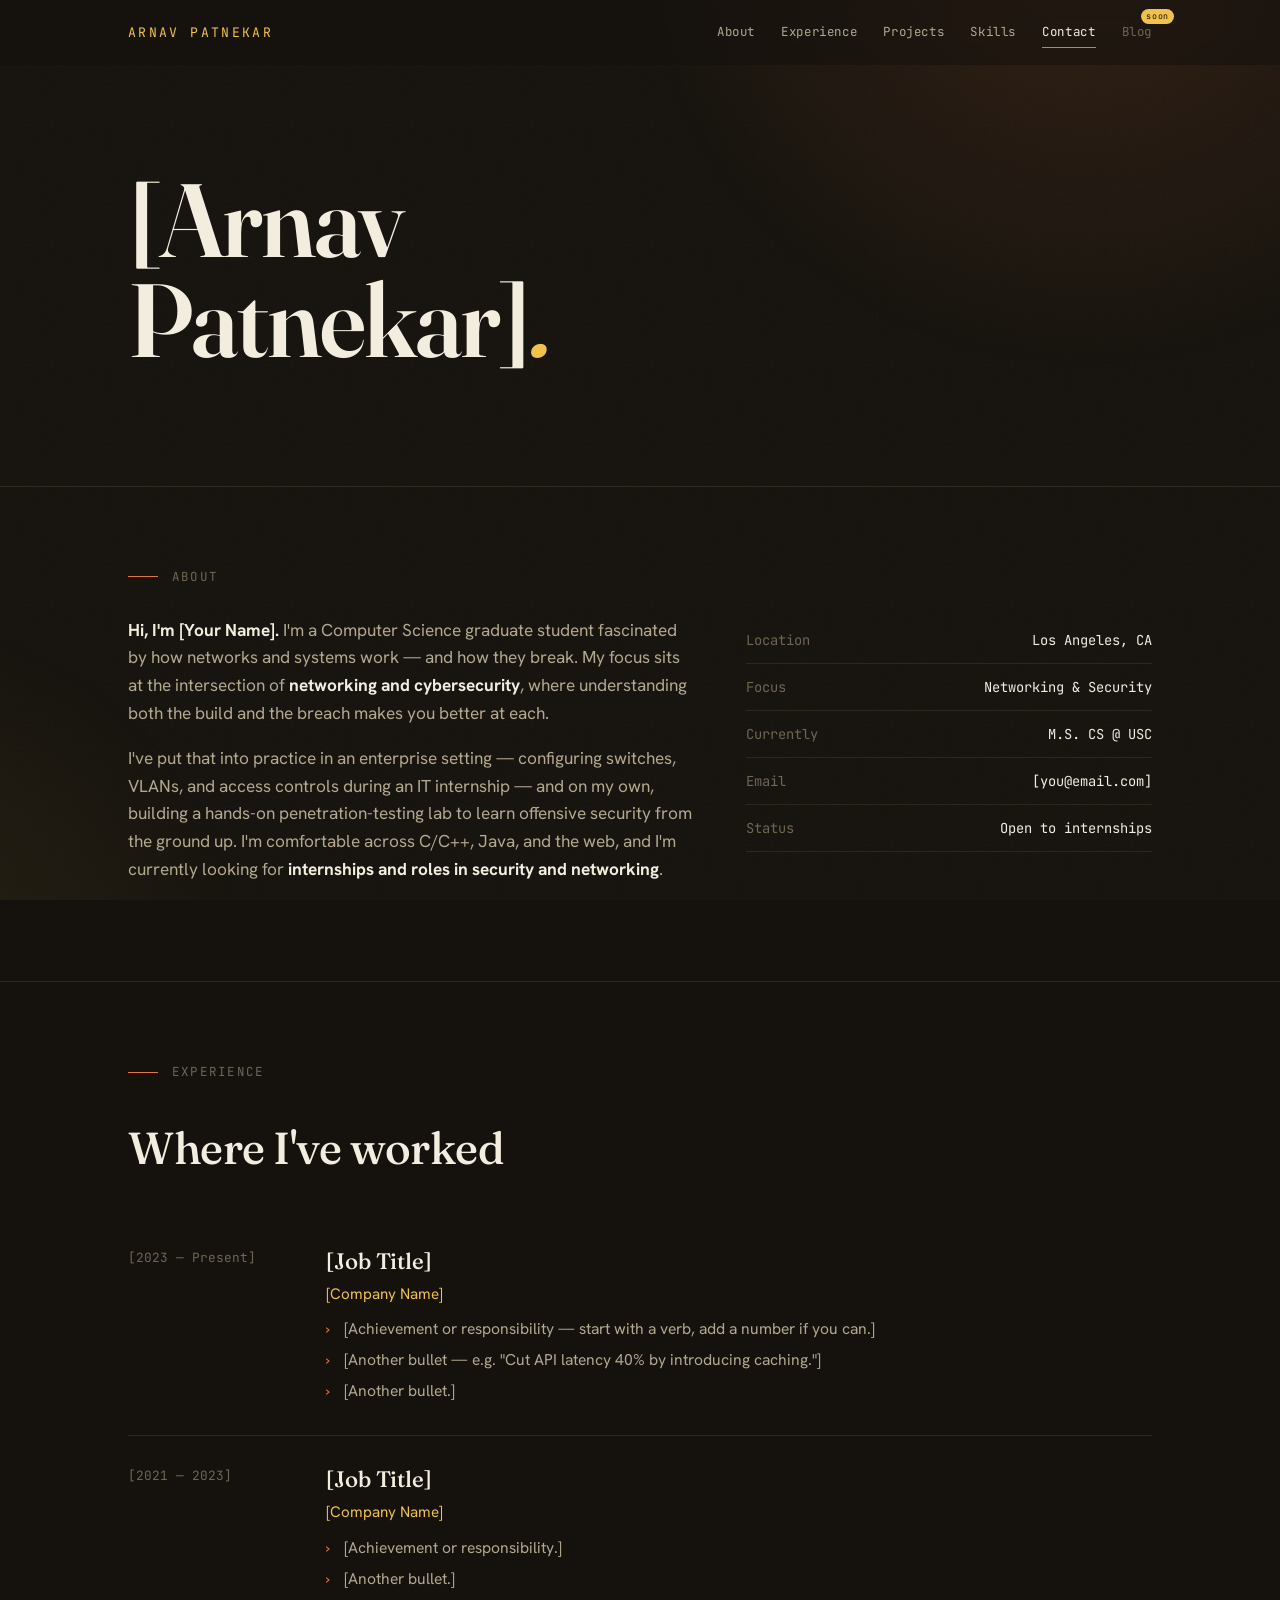
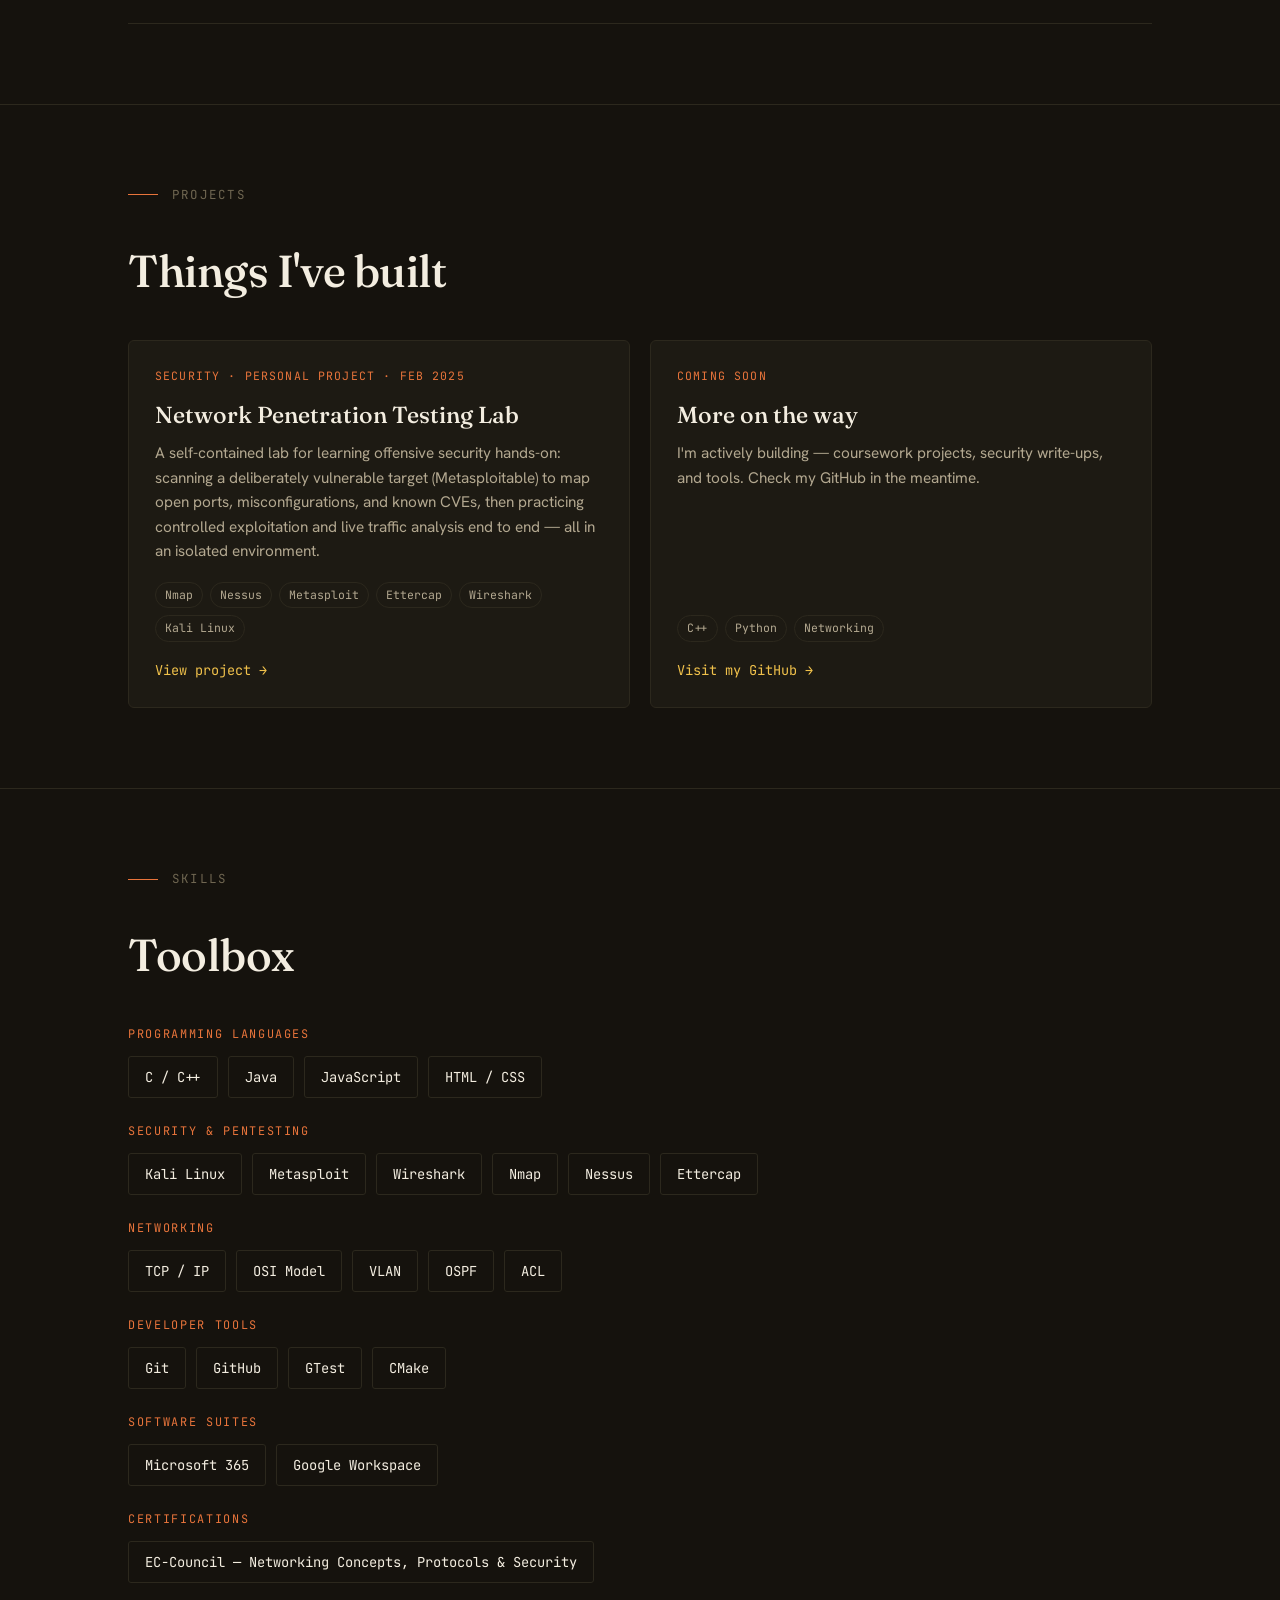
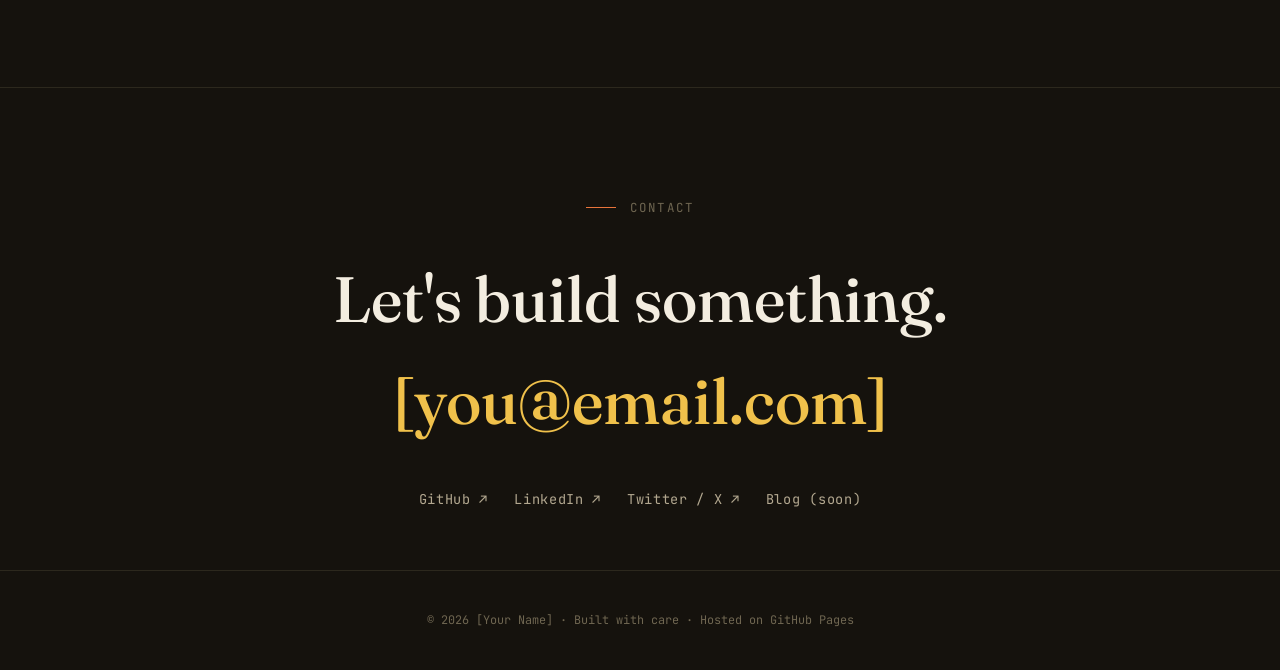
==== index.html @ fe7a5437 "Add initial HTML structure for personal webpage" ====
<!DOCTYPE html>
<html lang="en">
<head>
<meta charset="UTF-8" />
<meta name="viewport" content="width=device-width, initial-scale=1.0" />
<!-- ============================================================= -->
<!--  EDIT THIS: page title shown in the browser tab + Google      -->
<!-- ============================================================= -->
<title>Arnav Patnekar</title>
<meta name="description" content="Arnav Patnekar" />

<!-- Distinctive fonts -->
<link rel="preconnect" href="https://fonts.googleapis.com" />
<link rel="preconnect" href="https://fonts.gstatic.com" crossorigin />
<link href="https://fonts.googleapis.com/css2?family=Fraunces:ital,opsz,wght@0,9..144,300..900;1,9..144,300..900&family=Hanken+Grotesk:wght@300..800&family=JetBrains+Mono:wght@400;500;600&display=swap" rel="stylesheet" />

<style>
  :root{
    --bg:        #15120d;
    --bg-2:      #1d1a13;
    --ink:       #f3ede0;
    --muted:     #b3a890;
    --faint:     #6f6651;
    --accent:    #e8743b;  
    --accent-2:  #f0c14b;   
    --line:      #2c281d;
    --maxw:      1080px;
    --serif:     "Fraunces", Georgia, serif;
    --sans:      "Hanken Grotesk", system-ui, sans-serif;
    --mono:      "JetBrains Mono", monospace;
  }

  *{ box-sizing:border-box; margin:0; padding:0; }
  html{ scroll-behavior:smooth; }
  body{
    background:var(--bg);
    color:var(--ink);
    font-family:var(--sans);
    line-height:1.6;
    -webkit-font-smoothing:antialiased;
    overflow-x:hidden;
  }

  /* warm grain + glow atmosphere */
  body::before{
    content:""; position:fixed; inset:0; z-index:0; pointer-events:none;
    background:
      radial-gradient(60vw 60vw at 85% -10%, rgba(232,116,59,.14), transparent 60%),
      radial-gradient(50vw 50vw at -10% 110%, rgba(240,193,75,.08), transparent 60%);
  }
  body::after{
    content:""; position:fixed; inset:0; z-index:0; pointer-events:none; opacity:.04;
    background-image:url("data:image/svg+xml,%3Csvg xmlns='http://www.w3.org/2000/svg' width='120' height='120'%3E%3Cfilter id='n'%3E%3CfeTurbulence type='fractalNoise' baseFrequency='0.9' numOctaves='3'/%3E%3C/filter%3E%3Crect width='100%25' height='100%25' filter='url(%23n)'/%3E%3C/svg%3E");
  }

  .wrap{ position:relative; z-index:1; max-width:var(--maxw); margin:0 auto; padding:0 28px; }

  /* ---------- NAV ---------- */
  nav{
    position:fixed; top:0; left:0; right:0; z-index:50;
    backdrop-filter:blur(10px);
    background:rgba(21,18,13,.55);
    border-bottom:1px solid transparent;
    transition:border-color .3s, background .3s;
  }
  nav.scrolled{ border-color:var(--line); background:rgba(21,18,13,.82); }
  nav .wrap{ display:flex; align-items:center; justify-content:space-between; height:64px; }
  .brand{ font-family:var(--mono); font-size:.82rem; letter-spacing:.18em; text-transform:uppercase; color:var(--accent-2); }
  .navlinks{ display:flex; gap:26px; }
  .navlinks a{
    font-family:var(--mono); font-size:.78rem; letter-spacing:.05em;
    color:var(--muted); text-decoration:none; position:relative; padding:4px 0;
    transition:color .2s;
  }
  .navlinks a::after{
    content:""; position:absolute; left:0; bottom:-2px; height:1px; width:0;
    background:var(--accent); transition:width .25s;
  }
  .navlinks a:hover, .navlinks a.active{ color:var(--ink); }
  .navlinks a.active::after, .navlinks a:hover::after{ width:100%; }

  /* "coming soon" nav item */
  .navlinks a.soon{ color:var(--faint); cursor:default; }
  .navlinks a.soon::after{ display:none; }
  .navlinks a.soon::before{
    content:"soon"; position:absolute; top:-9px; right:-22px;
    font-size:.52rem; letter-spacing:.08em; color:#1a1209;
    background:var(--accent-2); padding:1px 5px; border-radius:8px;
  }
  .navlinks a.soon:hover{ color:var(--accent-2); }

  /* on small screens the bar stays visible and scrolls sideways */
  @media(max-width:640px){
    nav .wrap{ height:54px; }
    .brand{ display:none; }
    .navlinks{ gap:18px; width:100%; justify-content:flex-start;
      overflow-x:auto; -webkit-overflow-scrolling:touch; padding:0 2px; }
    .navlinks::-webkit-scrollbar{ display:none; }
    .navlinks a{ white-space:nowrap; font-size:.74rem; }
    .navlinks a.soon::before{ right:-20px; }
  }

  /* coming soon blog*/
  .toast{
    position:fixed; left:50%; bottom:34px; transform:translateX(-50%) translateY(20px);
    background:var(--bg-2); border:1px solid var(--accent); color:var(--ink);
    font-family:var(--mono); font-size:.82rem; padding:12px 20px; border-radius:4px;
    box-shadow:0 14px 36px rgba(0,0,0,.4); opacity:0; pointer-events:none;
    transition:opacity .3s, transform .3s; z-index:100;
  }
  .toast.show{ opacity:1; transform:translateX(-50%) translateY(0); }

  /*reveal animation */
  .reveal{ opacity:0; transform:translateY(26px); transition:opacity .8s cubic-bezier(.2,.7,.2,1), transform .8s cubic-bezier(.2,.7,.2,1); }
  .reveal.in{ opacity:1; transform:none; }


  header#top{ padding:170px 0 90px; }
  .eyebrow{
    font-family:var(--mono); color:var(--accent); font-size:.8rem;
    letter-spacing:.2em; text-transform:uppercase; margin-bottom:22px;
    opacity:0; animation:fadeUp .7s .1s forwards;
  }
  h1{
    font-family:var(--serif); font-weight:600; font-size:clamp(3rem,9vw,6.5rem);
    line-height:.96; letter-spacing:-.02em; margin-bottom:26px;
    opacity:0; animation:fadeUp .8s .2s forwards;
  }
  h1 em{ font-style:italic; color:var(--accent-2); }
  .lede{
    max-width:560px; font-size:clamp(1.05rem,2.4vw,1.35rem); color:var(--muted);
    opacity:0; animation:fadeUp .8s .35s forwards;
  }
  .lede strong{ color:var(--ink); font-weight:600; }
  .hero-cta{ display:flex; gap:16px; margin-top:38px; flex-wrap:wrap; opacity:0; animation:fadeUp .8s .5s forwards; }
  .btn{
    font-family:var(--mono); font-size:.82rem; letter-spacing:.04em; text-decoration:none;
    padding:13px 22px; border-radius:2px; transition:transform .2s, background .2s, color .2s;
  }
  .btn.primary{ background:var(--accent); color:#1a1209; font-weight:600; }
  .btn.primary:hover{ transform:translateY(-3px); background:var(--accent-2); }
  .btn.ghost{ border:1px solid var(--line); color:var(--ink); }
  .btn.ghost:hover{ border-color:var(--accent); color:var(--accent-2); transform:translateY(-3px); }

  @keyframes fadeUp{ from{opacity:0; transform:translateY(24px);} to{opacity:1; transform:none;} }


  section{ padding:80px 0; border-top:1px solid var(--line); }
  .sec-label{
    font-family:var(--mono); font-size:.78rem; letter-spacing:.18em; text-transform:uppercase;
    color:var(--faint); margin-bottom:30px; display:flex; align-items:center; gap:14px;
  }
  .sec-label::before{ content:""; width:30px; height:1px; background:var(--accent); }
  .sec-title{ font-family:var(--serif); font-size:clamp(1.8rem,5vw,2.8rem); font-weight:500; letter-spacing:-.01em; margin-bottom:34px; }

  /* about*/
  .about-grid{ display:grid; grid-template-columns:1.4fr 1fr; gap:50px; align-items:start; }
  @media(max-width:760px){ .about-grid{ grid-template-columns:1fr; gap:34px; } }
  .about-grid p{ color:var(--muted); font-size:1.08rem; margin-bottom:18px; }
  .about-grid p strong{ color:var(--ink); }
  .facts{ font-family:var(--mono); font-size:.86rem; }
  .facts div{ display:flex; justify-content:space-between; padding:12px 0; border-bottom:1px solid var(--line); }
  .facts span:first-child{ color:var(--faint); }
  .facts span:last-child{ color:var(--ink); text-align:right; }

  /* experience */
  .job{ display:grid; grid-template-columns:170px 1fr; gap:28px; padding:26px 0; border-bottom:1px solid var(--line); transition:padding-left .25s; }
  .job:hover{ padding-left:10px; }
  @media(max-width:640px){ .job{ grid-template-columns:1fr; gap:8px; } }
  .job .when{ font-family:var(--mono); font-size:.8rem; color:var(--faint); padding-top:4px; }
  .job .role{ font-family:var(--serif); font-size:1.4rem; font-weight:500; }
  .job .org{ color:var(--accent-2); font-size:.95rem; margin:2px 0 10px; }
  .job ul{ list-style:none; }
  .job li{ color:var(--muted); padding-left:18px; position:relative; margin-bottom:6px; font-size:.98rem; }
  .job li::before{ content:"›"; position:absolute; left:0; color:var(--accent); }

  /* projects*/
  .cards{ display:grid; grid-template-columns:repeat(2,1fr); gap:20px; }
  @media(max-width:680px){ .cards{ grid-template-columns:1fr; } }
  .card{
    background:var(--bg-2); border:1px solid var(--line); border-radius:6px; padding:26px;
    text-decoration:none; color:inherit; display:flex; flex-direction:column;
    transition:transform .25s, border-color .25s, box-shadow .25s;
  }
  .card:hover{ transform:translateY(-5px); border-color:var(--accent); box-shadow:0 18px 40px rgba(0,0,0,.35); }
  .card .ptag{ font-family:var(--mono); font-size:.72rem; color:var(--accent); letter-spacing:.1em; text-transform:uppercase; }
  .card h3{ font-family:var(--serif); font-weight:500; font-size:1.45rem; margin:10px 0 8px; }
  .card p{ color:var(--muted); font-size:.96rem; flex:1; }
  .stack{ display:flex; flex-wrap:wrap; gap:7px; margin-top:18px; }
  .stack span{ font-family:var(--mono); font-size:.72rem; color:var(--muted); border:1px solid var(--line); padding:3px 9px; border-radius:20px; }
  .card .arrow{ margin-top:18px; font-family:var(--mono); font-size:.85rem; color:var(--accent-2); }

  /* skills*/
  .skill-group{ margin-bottom:24px; }
  .skill-group .glabel{
    font-family:var(--mono); font-size:.74rem; letter-spacing:.14em; text-transform:uppercase;
    color:var(--accent); margin-bottom:12px;
  }
  .skills{ display:flex; flex-wrap:wrap; gap:10px; }
  .skills span{
    font-family:var(--mono); font-size:.86rem; padding:9px 16px; border:1px solid var(--line);
    border-radius:3px; color:var(--ink); transition:background .2s, color .2s, border-color .2s;
  }
  .skills span:hover{ background:var(--accent); color:#1a1209; border-color:var(--accent); }

  /* contact */
  #contact{ text-align:center; padding:110px 0 60px; }
  #contact h2{ font-family:var(--serif); font-size:clamp(2.2rem,7vw,4rem); font-weight:500; margin-bottom:18px; }
  #contact h2 a{ color:var(--accent-2); text-decoration:none; border-bottom:2px solid transparent; transition:border-color .2s; }
  #contact h2 a:hover{ border-color:var(--accent-2); }
  .socials{ display:flex; justify-content:center; gap:26px; margin-top:36px; flex-wrap:wrap; }
  .socials a{ font-family:var(--mono); font-size:.85rem; color:var(--muted); text-decoration:none; letter-spacing:.05em; transition:color .2s; }
  .socials a:hover{ color:var(--accent); }
  footer{ text-align:center; padding:40px 0; color:var(--faint); font-family:var(--mono); font-size:.74rem; border-top:1px solid var(--line); }
</style>
</head>
<body>

<!-- navigation -->
<nav id="nav">
  <div class="wrap">
    <!-- EDIT: your name (shown in the top bar) -->
    <span class="brand">Arnav Patnekar</span>
    <div class="navlinks">
      <a href="#about">About</a>
      <a href="#experience">Experience</a>
      <a href="#projects">Projects</a>
      <a href="#skills">Skills</a>
      <a href="#contact">Contact</a>
      <a href="#" class="soon" data-soon>Blog</a>
    </div>
  </div>
</nav>

  
<header id="top">
  <div class="wrap">
    <!-- EDIT: your name. Wrap a word in <em></em> to highlight it -->
    <h1>[Arnav<br>Patnekar]<em>.</em></h1>
    <!-- 
    <p class="lede">
      I'm a <strong></strong> who builds
      [what you build, e.g. fast, reliable web apps]. Currently
      [your status, e.g. studying CS / working at X / open to opportunities].
    </p> 
    -->
  </div>
</header>

<!-- about part -->
<section id="about">
  <div class="wrap reveal">
    <div class="sec-label">About</div>
    <div class="about-grid">
      <div>
        <p><strong>Hi, I'm [Your Name].</strong> I'm a Computer Science graduate student fascinated by
        how networks and systems work — and how they break. My focus sits at the intersection of
        <strong>networking and cybersecurity</strong>, where understanding both the build and the breach
        makes you better at each.</p>
        <p>I've put that into practice in an enterprise setting — configuring switches, VLANs, and access
        controls during an IT internship — and on my own, building a hands-on penetration-testing lab to
        learn offensive security from the ground up. I'm comfortable across C/C++, Java, and the web, and
        I'm currently looking for <strong>internships and roles in security and networking</strong>.</p>
      </div>
      <div class="facts">
        <div><span>Location</span><span>Los Angeles, CA</span></div>
        <div><span>Focus</span><span>Networking &amp; Security</span></div>
        <div><span>Currently</span><span>M.S. CS @ USC</span></div>
        <div><span>Email</span><span>[you@email.com]</span></div>
        <div><span>Status</span><span>Open to internships</span></div>
      </div>
    </div>
  </div>
</section>

<!-- experience-->
<section id="experience">
  <div class="wrap reveal">
    <div class="sec-label">Experience</div>
    <h2 class="sec-title">Where I've worked</h2>

    <!-- DUPLICATE one .job block per role -->
    <div class="job">
      <div class="when">[2023 — Present]</div>
      <div>
        <div class="role">[Job Title]</div>
        <div class="org">[Company Name]</div>
        <ul>
          <li>[Achievement or responsibility — start with a verb, add a number if you can.]</li>
          <li>[Another bullet — e.g. "Cut API latency 40% by introducing caching."]</li>
          <li>[Another bullet.]</li>
        </ul>
      </div>
    </div>

    <div class="job">
      <div class="when">[2021 — 2023]</div>
      <div>
        <div class="role">[Job Title]</div>
        <div class="org">[Company Name]</div>
        <ul>
          <li>[Achievement or responsibility.]</li>
          <li>[Another bullet.]</li>
        </ul>
      </div>
    </div>
  </div>
</section>

<!--projects -->
<section id="projects">
  <div class="wrap reveal">
    <div class="sec-label">Projects</div>
    <h2 class="sec-title">Things I've built</h2>
    <div class="cards">

      <a class="card" href="[PROJECT-LINK]" target="_blank" rel="noopener">
        <span class="ptag">Security · Personal Project · Feb 2025</span>
        <h3>Network Penetration Testing Lab</h3>
        <p>A self-contained lab for learning offensive security hands-on: scanning a deliberately
        vulnerable target (Metasploitable) to map open ports, misconfigurations, and known CVEs, then
        practicing controlled exploitation and live traffic analysis end to end — all in an isolated
        environment.</p>
        <div class="stack">
          <span>Nmap</span><span>Nessus</span><span>Metasploit</span>
          <span>Ettercap</span><span>Wireshark</span><span>Kali Linux</span>
        </div>
        <span class="arrow">View project →</span>
      </a>

      <!-- Add more cards as you build them — duplicate the block above. -->
      <a class="card" href="https://github.com/[username]" target="_blank" rel="noopener">
        <span class="ptag">Coming soon</span>
        <h3>More on the way</h3>
        <p>I'm actively building — coursework projects, security write-ups, and tools. Check my GitHub
        in the meantime.</p>
        <div class="stack"><span>C++</span><span>Python</span><span>Networking</span></div>
        <span class="arrow">Visit my GitHub →</span>
      </a>

    </div>
  </div>
</section>

<!--skills-->
<section id="skills">
  <div class="wrap reveal">
    <div class="sec-label">Skills</div>
    <h2 class="sec-title">Toolbox</h2>

    <div class="skill-group">
      <div class="glabel">Programming Languages</div>
      <div class="skills">
        <span>C / C++</span><span>Java</span><span>JavaScript</span><span>HTML / CSS</span>
      </div>
    </div>

    <div class="skill-group">
      <div class="glabel">Security &amp; Pentesting</div>
      <div class="skills">
        <span>Kali Linux</span><span>Metasploit</span><span>Wireshark</span>
        <span>Nmap</span><span>Nessus</span><span>Ettercap</span>
      </div>
    </div>

    <div class="skill-group">
      <div class="glabel">Networking</div>
      <div class="skills">
        <span>TCP / IP</span><span>OSI Model</span><span>VLAN</span><span>OSPF</span><span>ACL</span>
      </div>
    </div>

    <div class="skill-group">
      <div class="glabel">Developer Tools</div>
      <div class="skills">
        <span>Git</span><span>GitHub</span><span>GTest</span><span>CMake</span>
      </div>
    </div>

    <div class="skill-group">
      <div class="glabel">Software Suites</div>
      <div class="skills">
        <span>Microsoft 365</span><span>Google Workspace</span>
      </div>
    </div>

    <div class="skill-group">
      <div class="glabel">Certifications</div>
      <div class="skills">
        <span>EC-Council — Networking Concepts, Protocols &amp; Security</span>
      </div>
    </div>
  </div>
</section>

<!-- contact-->
<section id="contact">
  <div class="wrap reveal">
    <div class="sec-label" style="justify-content:center">Contact</div>
    <!-- add email -->
    <h2>Let's build something.<br><a href="mailto:[you@email.com]">[you@email.com]</a></h2>
    <div class="socials">
      <!-- href edit -->
      <a href="https://github.com/[username]" target="_blank" rel="noopener">GitHub ↗</a>
      <a href="https://linkedin.com/in/[username]" target="_blank" rel="noopener">LinkedIn ↗</a>
      <a href="https://twitter.com/[username]" target="_blank" rel="noopener">Twitter / X ↗</a>
      <a href="#" class="soon-link" data-soon>Blog (soon)</a>
    </div>
  </div>
</section>

<footer>
  © <span id="year"></span> [Your Name] · Built with care · Hosted on GitHub Pages
</footer>

<div class="toast" id="toast">📝 Blog coming soon — check back later!</div>

<script>
  // year
  document.getElementById('year').textContent = new Date().getFullYear();

  // nav background on scroll
  const nav = document.getElementById('nav');
  addEventListener('scroll', () => nav.classList.toggle('scrolled', scrollY > 30));

  // reveal on scroll
  const io = new IntersectionObserver((entries) => {
    entries.forEach(e => { if (e.isIntersecting){ e.target.classList.add('in'); io.unobserve(e.target); } });
  }, { threshold:.12 });
  document.querySelectorAll('.reveal').forEach(el => io.observe(el));

  // "coming soon" 
  const toast = document.getElementById('toast');
  let toastTimer;
  document.querySelectorAll('[data-soon]').forEach(el => {
    el.addEventListener('click', (e) => {
      e.preventDefault();
      toast.classList.add('show');
      clearTimeout(toastTimer);
      toastTimer = setTimeout(() => toast.classList.remove('show'), 2400);
    });
  });

  // active nav link highlighting (skip links that don't point to a real section, e.g. Blog)
  const navAnchors = [...document.querySelectorAll('.navlinks a')];
  const pairs = navAnchors
    .map(a => {
      const href = a.getAttribute('href') || '';
      const target = href.length > 1 && href.startsWith('#') ? document.querySelector(href) : null;
      return target ? { a, target } : null;
    })
    .filter(Boolean);
  const spy = new IntersectionObserver((entries) => {
    entries.forEach(e => {
      if (e.isIntersecting){
        pairs.forEach(p => p.a.classList.remove('active'));
        const hit = pairs.find(p => p.target === e.target);
        if (hit) hit.a.classList.add('active');
      }
    });
  }, { rootMargin:'-45% 0px -50% 0px' });
  pairs.forEach(p => spy.observe(p.target));
</script>
</body>
</html>
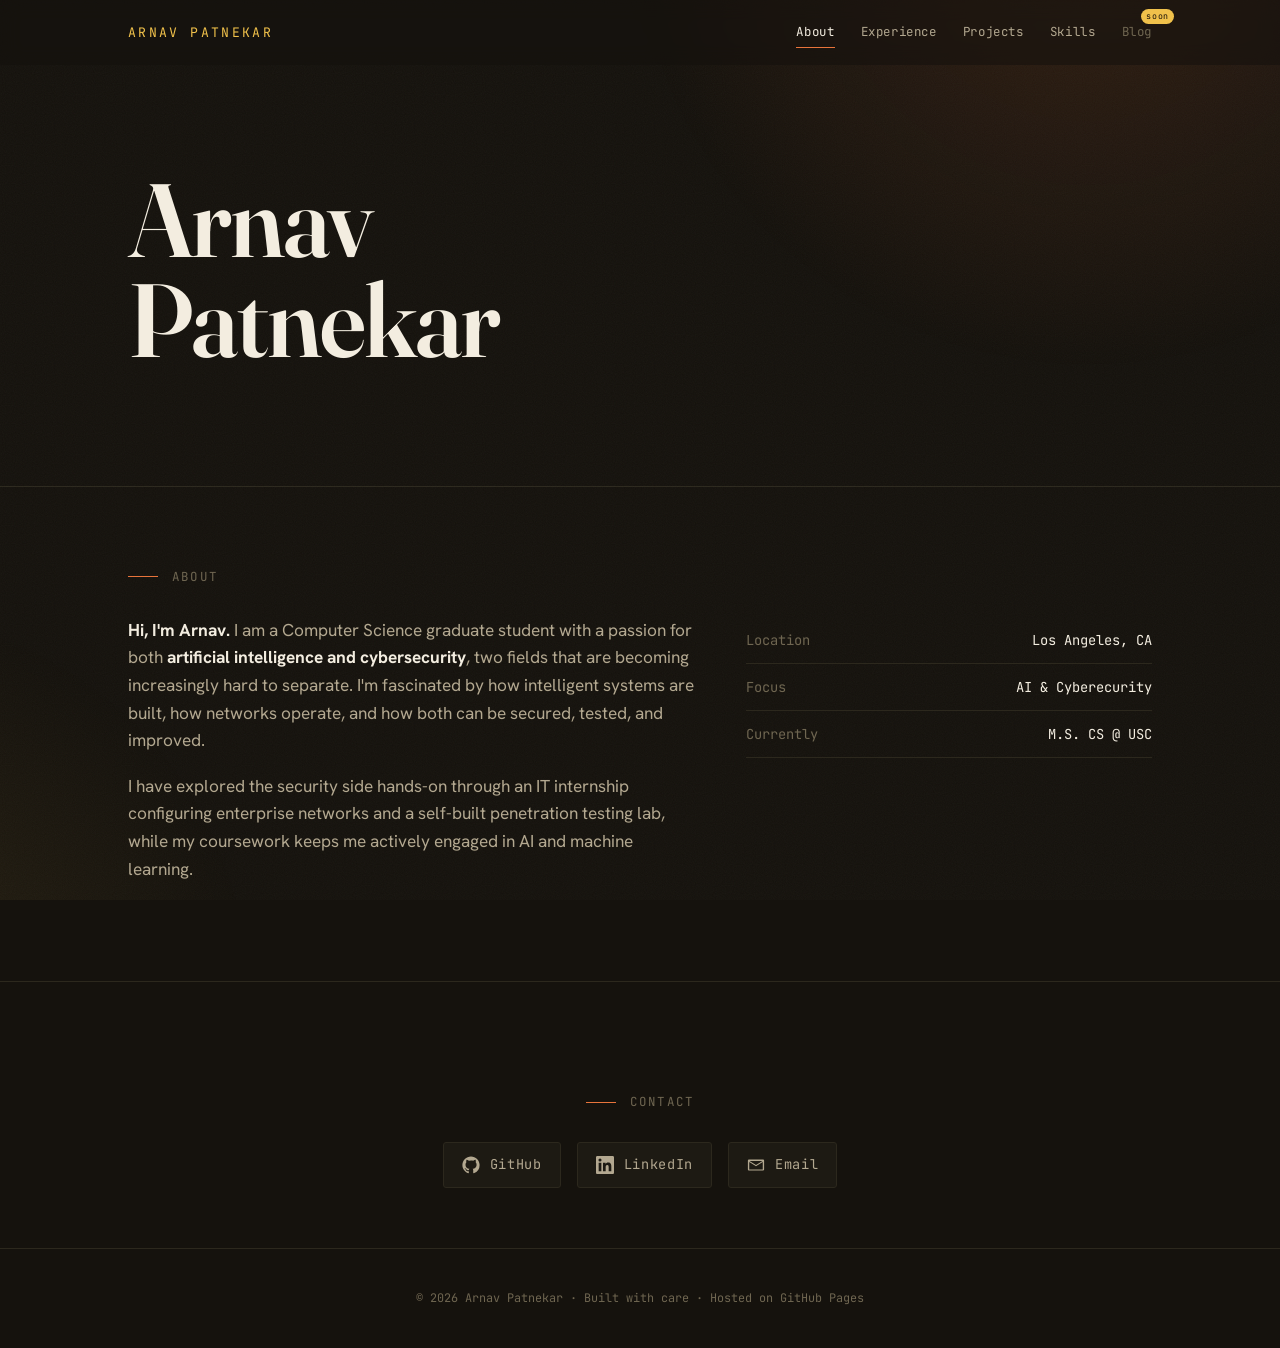
==== commit d099e4bf: "Refined home page. Added new pages for experience, skills" ====
--- a/index.html
+++ b/index.html
@@ -14,205 +14,7 @@
 <link rel="preconnect" href="https://fonts.gstatic.com" crossorigin />
 <link href="https://fonts.googleapis.com/css2?family=Fraunces:ital,opsz,wght@0,9..144,300..900;1,9..144,300..900&family=Hanken+Grotesk:wght@300..800&family=JetBrains+Mono:wght@400;500;600&display=swap" rel="stylesheet" />
 
-<style>
-  :root{
-    --bg:        #15120d;
-    --bg-2:      #1d1a13;
-    --ink:       #f3ede0;
-    --muted:     #b3a890;
-    --faint:     #6f6651;
-    --accent:    #e8743b;  
-    --accent-2:  #f0c14b;   
-    --line:      #2c281d;
-    --maxw:      1080px;
-    --serif:     "Fraunces", Georgia, serif;
-    --sans:      "Hanken Grotesk", system-ui, sans-serif;
-    --mono:      "JetBrains Mono", monospace;
-  }
-
-  *{ box-sizing:border-box; margin:0; padding:0; }
-  html{ scroll-behavior:smooth; }
-  body{
-    background:var(--bg);
-    color:var(--ink);
-    font-family:var(--sans);
-    line-height:1.6;
-    -webkit-font-smoothing:antialiased;
-    overflow-x:hidden;
-  }
-
-  /* warm grain + glow atmosphere */
-  body::before{
-    content:""; position:fixed; inset:0; z-index:0; pointer-events:none;
-    background:
-      radial-gradient(60vw 60vw at 85% -10%, rgba(232,116,59,.14), transparent 60%),
-      radial-gradient(50vw 50vw at -10% 110%, rgba(240,193,75,.08), transparent 60%);
-  }
-  body::after{
-    content:""; position:fixed; inset:0; z-index:0; pointer-events:none; opacity:.04;
-    background-image:url("data:image/svg+xml,%3Csvg xmlns='http://www.w3.org/2000/svg' width='120' height='120'%3E%3Cfilter id='n'%3E%3CfeTurbulence type='fractalNoise' baseFrequency='0.9' numOctaves='3'/%3E%3C/filter%3E%3Crect width='100%25' height='100%25' filter='url(%23n)'/%3E%3C/svg%3E");
-  }
-
-  .wrap{ position:relative; z-index:1; max-width:var(--maxw); margin:0 auto; padding:0 28px; }
-
-  /* ---------- NAV ---------- */
-  nav{
-    position:fixed; top:0; left:0; right:0; z-index:50;
-    backdrop-filter:blur(10px);
-    background:rgba(21,18,13,.55);
-    border-bottom:1px solid transparent;
-    transition:border-color .3s, background .3s;
-  }
-  nav.scrolled{ border-color:var(--line); background:rgba(21,18,13,.82); }
-  nav .wrap{ display:flex; align-items:center; justify-content:space-between; height:64px; }
-  .brand{ font-family:var(--mono); font-size:.82rem; letter-spacing:.18em; text-transform:uppercase; color:var(--accent-2); }
-  .navlinks{ display:flex; gap:26px; }
-  .navlinks a{
-    font-family:var(--mono); font-size:.78rem; letter-spacing:.05em;
-    color:var(--muted); text-decoration:none; position:relative; padding:4px 0;
-    transition:color .2s;
-  }
-  .navlinks a::after{
-    content:""; position:absolute; left:0; bottom:-2px; height:1px; width:0;
-    background:var(--accent); transition:width .25s;
-  }
-  .navlinks a:hover, .navlinks a.active{ color:var(--ink); }
-  .navlinks a.active::after, .navlinks a:hover::after{ width:100%; }
-
-  /* "coming soon" nav item */
-  .navlinks a.soon{ color:var(--faint); cursor:default; }
-  .navlinks a.soon::after{ display:none; }
-  .navlinks a.soon::before{
-    content:"soon"; position:absolute; top:-9px; right:-22px;
-    font-size:.52rem; letter-spacing:.08em; color:#1a1209;
-    background:var(--accent-2); padding:1px 5px; border-radius:8px;
-  }
-  .navlinks a.soon:hover{ color:var(--accent-2); }
-
-  /* on small screens the bar stays visible and scrolls sideways */
-  @media(max-width:640px){
-    nav .wrap{ height:54px; }
-    .brand{ display:none; }
-    .navlinks{ gap:18px; width:100%; justify-content:flex-start;
-      overflow-x:auto; -webkit-overflow-scrolling:touch; padding:0 2px; }
-    .navlinks::-webkit-scrollbar{ display:none; }
-    .navlinks a{ white-space:nowrap; font-size:.74rem; }
-    .navlinks a.soon::before{ right:-20px; }
-  }
-
-  /* coming soon blog*/
-  .toast{
-    position:fixed; left:50%; bottom:34px; transform:translateX(-50%) translateY(20px);
-    background:var(--bg-2); border:1px solid var(--accent); color:var(--ink);
-    font-family:var(--mono); font-size:.82rem; padding:12px 20px; border-radius:4px;
-    box-shadow:0 14px 36px rgba(0,0,0,.4); opacity:0; pointer-events:none;
-    transition:opacity .3s, transform .3s; z-index:100;
-  }
-  .toast.show{ opacity:1; transform:translateX(-50%) translateY(0); }
-
-  /*reveal animation */
-  .reveal{ opacity:0; transform:translateY(26px); transition:opacity .8s cubic-bezier(.2,.7,.2,1), transform .8s cubic-bezier(.2,.7,.2,1); }
-  .reveal.in{ opacity:1; transform:none; }
-
-
-  header#top{ padding:170px 0 90px; }
-  .eyebrow{
-    font-family:var(--mono); color:var(--accent); font-size:.8rem;
-    letter-spacing:.2em; text-transform:uppercase; margin-bottom:22px;
-    opacity:0; animation:fadeUp .7s .1s forwards;
-  }
-  h1{
-    font-family:var(--serif); font-weight:600; font-size:clamp(3rem,9vw,6.5rem);
-    line-height:.96; letter-spacing:-.02em; margin-bottom:26px;
-    opacity:0; animation:fadeUp .8s .2s forwards;
-  }
-  h1 em{ font-style:italic; color:var(--accent-2); }
-  .lede{
-    max-width:560px; font-size:clamp(1.05rem,2.4vw,1.35rem); color:var(--muted);
-    opacity:0; animation:fadeUp .8s .35s forwards;
-  }
-  .lede strong{ color:var(--ink); font-weight:600; }
-  .hero-cta{ display:flex; gap:16px; margin-top:38px; flex-wrap:wrap; opacity:0; animation:fadeUp .8s .5s forwards; }
-  .btn{
-    font-family:var(--mono); font-size:.82rem; letter-spacing:.04em; text-decoration:none;
-    padding:13px 22px; border-radius:2px; transition:transform .2s, background .2s, color .2s;
-  }
-  .btn.primary{ background:var(--accent); color:#1a1209; font-weight:600; }
-  .btn.primary:hover{ transform:translateY(-3px); background:var(--accent-2); }
-  .btn.ghost{ border:1px solid var(--line); color:var(--ink); }
-  .btn.ghost:hover{ border-color:var(--accent); color:var(--accent-2); transform:translateY(-3px); }
-
-  @keyframes fadeUp{ from{opacity:0; transform:translateY(24px);} to{opacity:1; transform:none;} }
-
-
-  section{ padding:80px 0; border-top:1px solid var(--line); }
-  .sec-label{
-    font-family:var(--mono); font-size:.78rem; letter-spacing:.18em; text-transform:uppercase;
-    color:var(--faint); margin-bottom:30px; display:flex; align-items:center; gap:14px;
-  }
-  .sec-label::before{ content:""; width:30px; height:1px; background:var(--accent); }
-  .sec-title{ font-family:var(--serif); font-size:clamp(1.8rem,5vw,2.8rem); font-weight:500; letter-spacing:-.01em; margin-bottom:34px; }
-
-  /* about*/
-  .about-grid{ display:grid; grid-template-columns:1.4fr 1fr; gap:50px; align-items:start; }
-  @media(max-width:760px){ .about-grid{ grid-template-columns:1fr; gap:34px; } }
-  .about-grid p{ color:var(--muted); font-size:1.08rem; margin-bottom:18px; }
-  .about-grid p strong{ color:var(--ink); }
-  .facts{ font-family:var(--mono); font-size:.86rem; }
-  .facts div{ display:flex; justify-content:space-between; padding:12px 0; border-bottom:1px solid var(--line); }
-  .facts span:first-child{ color:var(--faint); }
-  .facts span:last-child{ color:var(--ink); text-align:right; }
-
-  /* experience */
-  .job{ display:grid; grid-template-columns:170px 1fr; gap:28px; padding:26px 0; border-bottom:1px solid var(--line); transition:padding-left .25s; }
-  .job:hover{ padding-left:10px; }
-  @media(max-width:640px){ .job{ grid-template-columns:1fr; gap:8px; } }
-  .job .when{ font-family:var(--mono); font-size:.8rem; color:var(--faint); padding-top:4px; }
-  .job .role{ font-family:var(--serif); font-size:1.4rem; font-weight:500; }
-  .job .org{ color:var(--accent-2); font-size:.95rem; margin:2px 0 10px; }
-  .job ul{ list-style:none; }
-  .job li{ color:var(--muted); padding-left:18px; position:relative; margin-bottom:6px; font-size:.98rem; }
-  .job li::before{ content:"›"; position:absolute; left:0; color:var(--accent); }
-
-  /* projects*/
-  .cards{ display:grid; grid-template-columns:repeat(2,1fr); gap:20px; }
-  @media(max-width:680px){ .cards{ grid-template-columns:1fr; } }
-  .card{
-    background:var(--bg-2); border:1px solid var(--line); border-radius:6px; padding:26px;
-    text-decoration:none; color:inherit; display:flex; flex-direction:column;
-    transition:transform .25s, border-color .25s, box-shadow .25s;
-  }
-  .card:hover{ transform:translateY(-5px); border-color:var(--accent); box-shadow:0 18px 40px rgba(0,0,0,.35); }
-  .card .ptag{ font-family:var(--mono); font-size:.72rem; color:var(--accent); letter-spacing:.1em; text-transform:uppercase; }
-  .card h3{ font-family:var(--serif); font-weight:500; font-size:1.45rem; margin:10px 0 8px; }
-  .card p{ color:var(--muted); font-size:.96rem; flex:1; }
-  .stack{ display:flex; flex-wrap:wrap; gap:7px; margin-top:18px; }
-  .stack span{ font-family:var(--mono); font-size:.72rem; color:var(--muted); border:1px solid var(--line); padding:3px 9px; border-radius:20px; }
-  .card .arrow{ margin-top:18px; font-family:var(--mono); font-size:.85rem; color:var(--accent-2); }
-
-  /* skills*/
-  .skill-group{ margin-bottom:24px; }
-  .skill-group .glabel{
-    font-family:var(--mono); font-size:.74rem; letter-spacing:.14em; text-transform:uppercase;
-    color:var(--accent); margin-bottom:12px;
-  }
-  .skills{ display:flex; flex-wrap:wrap; gap:10px; }
-  .skills span{
-    font-family:var(--mono); font-size:.86rem; padding:9px 16px; border:1px solid var(--line);
-    border-radius:3px; color:var(--ink); transition:background .2s, color .2s, border-color .2s;
-  }
-  .skills span:hover{ background:var(--accent); color:#1a1209; border-color:var(--accent); }
-
-  /* contact */
-  #contact{ text-align:center; padding:110px 0 60px; }
-  #contact h2{ font-family:var(--serif); font-size:clamp(2.2rem,7vw,4rem); font-weight:500; margin-bottom:18px; }
-  #contact h2 a{ color:var(--accent-2); text-decoration:none; border-bottom:2px solid transparent; transition:border-color .2s; }
-  #contact h2 a:hover{ border-color:var(--accent-2); }
-  .socials{ display:flex; justify-content:center; gap:26px; margin-top:36px; flex-wrap:wrap; }
-  .socials a{ font-family:var(--mono); font-size:.85rem; color:var(--muted); text-decoration:none; letter-spacing:.05em; transition:color .2s; }
-  .socials a:hover{ color:var(--accent); }
-  footer{ text-align:center; padding:40px 0; color:var(--faint); font-family:var(--mono); font-size:.74rem; border-top:1px solid var(--line); }
-</style>
+<link rel="stylesheet" href="styles.css" />
 </head>
 <body>
 
@@ -220,29 +22,28 @@
 <nav id="nav">
   <div class="wrap">
     <!-- EDIT: your name (shown in the top bar) -->
-    <span class="brand">Arnav Patnekar</span>
+    <a class="brand" href="index.html">Arnav Patnekar</a>
     <div class="navlinks">
-      <a href="#about">About</a>
-      <a href="#experience">Experience</a>
-      <a href="#projects">Projects</a>
-      <a href="#skills">Skills</a>
-      <a href="#contact">Contact</a>
+      <a href="index.html#about">About</a>
+      <a href="experience.html">Experience</a>
+      <a href="projects.html">Projects</a>
+      <a href="skills.html">Skills</a>
       <a href="#" class="soon" data-soon>Blog</a>
     </div>
   </div>
 </nav>
 
-  
+
 <header id="top">
   <div class="wrap">
     <!-- EDIT: your name. Wrap a word in <em></em> to highlight it -->
-    <h1>[Arnav<br>Patnekar]<em>.</em></h1>
-    <!-- 
+    <h1>Arnav<br>Patnekar<em></em></h1>
+    <!--
     <p class="lede">
       I'm a <strong></strong> who builds
       [what you build, e.g. fast, reliable web apps]. Currently
       [your status, e.g. studying CS / working at X / open to opportunities].
-    </p> 
+    </p>
     -->
   </div>
 </header>
@@ -253,141 +54,19 @@
     <div class="sec-label">About</div>
     <div class="about-grid">
       <div>
-        <p><strong>Hi, I'm [Your Name].</strong> I'm a Computer Science graduate student fascinated by
-        how networks and systems work — and how they break. My focus sits at the intersection of
-        <strong>networking and cybersecurity</strong>, where understanding both the build and the breach
-        makes you better at each.</p>
-        <p>I've put that into practice in an enterprise setting — configuring switches, VLANs, and access
-        controls during an IT internship — and on my own, building a hands-on penetration-testing lab to
-        learn offensive security from the ground up. I'm comfortable across C/C++, Java, and the web, and
-        I'm currently looking for <strong>internships and roles in security and networking</strong>.</p>
+        <p><strong>Hi, I'm Arnav.</strong> I am a Computer Science graduate student
+          with a passion for both <strong>artificial intelligence and
+            cybersecurity</strong>, two fields that are becoming increasingly hard to
+            separate. I'm fascinated by how intelligent systems are built,
+            how networks operate, and how both can be secured, tested, and improved.</p>
+          <p>I have explored the security side hands-on through an IT internship configuring
+            enterprise networks and a self-built penetration testing lab, while my coursework
+            keeps me actively engaged in AI and machine learning.
       </div>
       <div class="facts">
         <div><span>Location</span><span>Los Angeles, CA</span></div>
-        <div><span>Focus</span><span>Networking &amp; Security</span></div>
+        <div><span>Focus</span><span>AI &amp; Cyberecurity</span></div>
         <div><span>Currently</span><span>M.S. CS @ USC</span></div>
-        <div><span>Email</span><span>[you@email.com]</span></div>
-        <div><span>Status</span><span>Open to internships</span></div>
-      </div>
-    </div>
-  </div>
-</section>
-
-<!-- experience-->
-<section id="experience">
-  <div class="wrap reveal">
-    <div class="sec-label">Experience</div>
-    <h2 class="sec-title">Where I've worked</h2>
-
-    <!-- DUPLICATE one .job block per role -->
-    <div class="job">
-      <div class="when">[2023 — Present]</div>
-      <div>
-        <div class="role">[Job Title]</div>
-        <div class="org">[Company Name]</div>
-        <ul>
-          <li>[Achievement or responsibility — start with a verb, add a number if you can.]</li>
-          <li>[Another bullet — e.g. "Cut API latency 40% by introducing caching."]</li>
-          <li>[Another bullet.]</li>
-        </ul>
-      </div>
-    </div>
-
-    <div class="job">
-      <div class="when">[2021 — 2023]</div>
-      <div>
-        <div class="role">[Job Title]</div>
-        <div class="org">[Company Name]</div>
-        <ul>
-          <li>[Achievement or responsibility.]</li>
-          <li>[Another bullet.]</li>
-        </ul>
-      </div>
-    </div>
-  </div>
-</section>
-
-<!--projects -->
-<section id="projects">
-  <div class="wrap reveal">
-    <div class="sec-label">Projects</div>
-    <h2 class="sec-title">Things I've built</h2>
-    <div class="cards">
-
-      <a class="card" href="[PROJECT-LINK]" target="_blank" rel="noopener">
-        <span class="ptag">Security · Personal Project · Feb 2025</span>
-        <h3>Network Penetration Testing Lab</h3>
-        <p>A self-contained lab for learning offensive security hands-on: scanning a deliberately
-        vulnerable target (Metasploitable) to map open ports, misconfigurations, and known CVEs, then
-        practicing controlled exploitation and live traffic analysis end to end — all in an isolated
-        environment.</p>
-        <div class="stack">
-          <span>Nmap</span><span>Nessus</span><span>Metasploit</span>
-          <span>Ettercap</span><span>Wireshark</span><span>Kali Linux</span>
-        </div>
-        <span class="arrow">View project →</span>
-      </a>
-
-      <!-- Add more cards as you build them — duplicate the block above. -->
-      <a class="card" href="https://github.com/[username]" target="_blank" rel="noopener">
-        <span class="ptag">Coming soon</span>
-        <h3>More on the way</h3>
-        <p>I'm actively building — coursework projects, security write-ups, and tools. Check my GitHub
-        in the meantime.</p>
-        <div class="stack"><span>C++</span><span>Python</span><span>Networking</span></div>
-        <span class="arrow">Visit my GitHub →</span>
-      </a>
-
-    </div>
-  </div>
-</section>
-
-<!--skills-->
-<section id="skills">
-  <div class="wrap reveal">
-    <div class="sec-label">Skills</div>
-    <h2 class="sec-title">Toolbox</h2>
-
-    <div class="skill-group">
-      <div class="glabel">Programming Languages</div>
-      <div class="skills">
-        <span>C / C++</span><span>Java</span><span>JavaScript</span><span>HTML / CSS</span>
-      </div>
-    </div>
-
-    <div class="skill-group">
-      <div class="glabel">Security &amp; Pentesting</div>
-      <div class="skills">
-        <span>Kali Linux</span><span>Metasploit</span><span>Wireshark</span>
-        <span>Nmap</span><span>Nessus</span><span>Ettercap</span>
-      </div>
-    </div>
-
-    <div class="skill-group">
-      <div class="glabel">Networking</div>
-      <div class="skills">
-        <span>TCP / IP</span><span>OSI Model</span><span>VLAN</span><span>OSPF</span><span>ACL</span>
-      </div>
-    </div>
-
-    <div class="skill-group">
-      <div class="glabel">Developer Tools</div>
-      <div class="skills">
-        <span>Git</span><span>GitHub</span><span>GTest</span><span>CMake</span>
-      </div>
-    </div>
-
-    <div class="skill-group">
-      <div class="glabel">Software Suites</div>
-      <div class="skills">
-        <span>Microsoft 365</span><span>Google Workspace</span>
-      </div>
-    </div>
-
-    <div class="skill-group">
-      <div class="glabel">Certifications</div>
-      <div class="skills">
-        <span>EC-Council — Networking Concepts, Protocols &amp; Security</span>
       </div>
     </div>
   </div>
@@ -397,69 +76,29 @@
 <section id="contact">
   <div class="wrap reveal">
     <div class="sec-label" style="justify-content:center">Contact</div>
-    <!-- add email -->
-    <h2>Let's build something.<br><a href="mailto:[you@email.com]">[you@email.com]</a></h2>
     <div class="socials">
-      <!-- href edit -->
-      <a href="https://github.com/[username]" target="_blank" rel="noopener">GitHub ↗</a>
-      <a href="https://linkedin.com/in/[username]" target="_blank" rel="noopener">LinkedIn ↗</a>
-      <a href="https://twitter.com/[username]" target="_blank" rel="noopener">Twitter / X ↗</a>
-      <a href="#" class="soon-link" data-soon>Blog (soon)</a>
+      <a href="https://github.com/apatn05" target="_blank" rel="noopener" aria-label="GitHub">
+        <svg viewBox="0 0 24 24" aria-hidden="true"><path d="M12 .5C5.73.5.5 5.73.5 12c0 5.08 3.29 9.39 7.86 10.91.58.11.79-.25.79-.56 0-.28-.01-1.02-.02-2-3.2.7-3.88-1.54-3.88-1.54-.52-1.33-1.28-1.69-1.28-1.69-1.05-.72.08-.7.08-.7 1.16.08 1.77 1.19 1.77 1.19 1.03 1.77 2.71 1.26 3.37.96.1-.75.4-1.26.73-1.55-2.55-.29-5.24-1.28-5.24-5.69 0-1.26.45-2.29 1.19-3.1-.12-.29-.52-1.46.11-3.05 0 0 .97-.31 3.18 1.18a11 11 0 0 1 2.9-.39c.98 0 1.97.13 2.9.39 2.2-1.49 3.17-1.18 3.17-1.18.63 1.59.23 2.76.12 3.05.74.81 1.18 1.84 1.18 3.1 0 4.42-2.69 5.39-5.25 5.68.41.36.78 1.06.78 2.14 0 1.55-.01 2.8-.01 3.18 0 .31.21.68.8.56A11.51 11.51 0 0 0 23.5 12C23.5 5.73 18.27.5 12 .5z"/></svg>
+        GitHub
+      </a>
+      <a href="https://linkedin.com/in/arnavpatnekar" target="_blank" rel="noopener" aria-label="LinkedIn">
+        <svg viewBox="0 0 24 24" aria-hidden="true"><path d="M20.45 20.45h-3.56v-5.57c0-1.33-.02-3.04-1.85-3.04-1.85 0-2.14 1.45-2.14 2.94v5.67H9.35V9h3.41v1.56h.05c.48-.9 1.64-1.85 3.37-1.85 3.6 0 4.27 2.37 4.27 5.46v6.28zM5.34 7.43a2.07 2.07 0 1 1 0-4.14 2.07 2.07 0 0 1 0 4.14zM7.12 20.45H3.56V9h3.56v11.45zM22.22 0H1.77C.79 0 0 .77 0 1.73v20.54C0 23.23.79 24 1.77 24h20.45c.98 0 1.78-.77 1.78-1.73V1.73C24 .77 23.2 0 22.22 0z"/></svg>
+        LinkedIn
+      </a>
+      <a href="mailto:arnav.p003@gmail.com" aria-label="Email">
+        <svg viewBox="0 0 24 24" aria-hidden="true"><path d="M2.4 4.8h19.2c.66 0 1.2.54 1.2 1.2v12c0 .66-.54 1.2-1.2 1.2H2.4c-.66 0-1.2-.54-1.2-1.2V6c0-.66.54-1.2 1.2-1.2zm9.6 7.27 8.7-5.47H3.3l8.7 5.47zM3 8.07V18h18V8.07l-8.55 5.38a.84.84 0 0 1-.9 0L3 8.07z"/></svg>
+        Email
+      </a>
     </div>
   </div>
 </section>
 
 <footer>
-  © <span id="year"></span> [Your Name] · Built with care · Hosted on GitHub Pages
+  © <span id="year"></span> Arnav Patnekar · Built with care · Hosted on GitHub Pages
 </footer>
 
 <div class="toast" id="toast">📝 Blog coming soon — check back later!</div>
 
-<script>
-  // year
-  document.getElementById('year').textContent = new Date().getFullYear();
-
-  // nav background on scroll
-  const nav = document.getElementById('nav');
-  addEventListener('scroll', () => nav.classList.toggle('scrolled', scrollY > 30));
-
-  // reveal on scroll
-  const io = new IntersectionObserver((entries) => {
-    entries.forEach(e => { if (e.isIntersecting){ e.target.classList.add('in'); io.unobserve(e.target); } });
-  }, { threshold:.12 });
-  document.querySelectorAll('.reveal').forEach(el => io.observe(el));
-
-  // "coming soon" 
-  const toast = document.getElementById('toast');
-  let toastTimer;
-  document.querySelectorAll('[data-soon]').forEach(el => {
-    el.addEventListener('click', (e) => {
-      e.preventDefault();
-      toast.classList.add('show');
-      clearTimeout(toastTimer);
-      toastTimer = setTimeout(() => toast.classList.remove('show'), 2400);
-    });
-  });
-
-  // active nav link highlighting (skip links that don't point to a real section, e.g. Blog)
-  const navAnchors = [...document.querySelectorAll('.navlinks a')];
-  const pairs = navAnchors
-    .map(a => {
-      const href = a.getAttribute('href') || '';
-      const target = href.length > 1 && href.startsWith('#') ? document.querySelector(href) : null;
-      return target ? { a, target } : null;
-    })
-    .filter(Boolean);
-  const spy = new IntersectionObserver((entries) => {
-    entries.forEach(e => {
-      if (e.isIntersecting){
-        pairs.forEach(p => p.a.classList.remove('active'));
-        const hit = pairs.find(p => p.target === e.target);
-        if (hit) hit.a.classList.add('active');
-      }
-    });
-  }, { rootMargin:'-45% 0px -50% 0px' });
-  pairs.forEach(p => spy.observe(p.target));
-</script>
+<script src="main.js"></script>
 </body>
 </html>
--- a/styles.css
+++ b/styles.css
@@ -0,0 +1,211 @@
+:root{
+  --bg:        #15120d;
+  --bg-2:      #1d1a13;
+  --ink:       #f3ede0;
+  --muted:     #b3a890;
+  --faint:     #6f6651;
+  --accent:    #e8743b;
+  --accent-2:  #f0c14b;
+  --line:      #2c281d;
+  --maxw:      1080px;
+  --serif:     "Fraunces", Georgia, serif;
+  --sans:      "Hanken Grotesk", system-ui, sans-serif;
+  --mono:      "JetBrains Mono", monospace;
+}
+
+*{ box-sizing:border-box; margin:0; padding:0; }
+html{ scroll-behavior:smooth; }
+body{
+  background:var(--bg);
+  color:var(--ink);
+  font-family:var(--sans);
+  line-height:1.6;
+  -webkit-font-smoothing:antialiased;
+  overflow-x:hidden;
+}
+
+/* warm grain + glow atmosphere */
+body::before{
+  content:""; position:fixed; inset:0; z-index:0; pointer-events:none;
+  background:
+    radial-gradient(60vw 60vw at 85% -10%, rgba(232,116,59,.14), transparent 60%),
+    radial-gradient(50vw 50vw at -10% 110%, rgba(240,193,75,.08), transparent 60%);
+}
+body::after{
+  content:""; position:fixed; inset:0; z-index:0; pointer-events:none; opacity:.04;
+  background-image:url("data:image/svg+xml,%3Csvg xmlns='http://www.w3.org/2000/svg' width='120' height='120'%3E%3Cfilter id='n'%3E%3CfeTurbulence type='fractalNoise' baseFrequency='0.9' numOctaves='3'/%3E%3C/filter%3E%3Crect width='100%25' height='100%25' filter='url(%23n)'/%3E%3C/svg%3E");
+}
+
+.wrap{ position:relative; z-index:1; max-width:var(--maxw); margin:0 auto; padding:0 28px; }
+
+/* ---------- NAV ---------- */
+nav{
+  position:fixed; top:0; left:0; right:0; z-index:50;
+  backdrop-filter:blur(10px);
+  background:rgba(21,18,13,.55);
+  border-bottom:1px solid transparent;
+  transition:border-color .3s, background .3s;
+}
+nav.scrolled{ border-color:var(--line); background:rgba(21,18,13,.82); }
+nav .wrap{ display:flex; align-items:center; justify-content:space-between; height:64px; }
+.brand{ font-family:var(--mono); font-size:.82rem; letter-spacing:.18em; text-transform:uppercase; color:var(--accent-2); text-decoration:none; }
+.navlinks{ display:flex; gap:26px; }
+.navlinks a{
+  font-family:var(--mono); font-size:.78rem; letter-spacing:.05em;
+  color:var(--muted); text-decoration:none; position:relative; padding:4px 0;
+  transition:color .2s;
+}
+.navlinks a::after{
+  content:""; position:absolute; left:0; bottom:-2px; height:1px; width:0;
+  background:var(--accent); transition:width .25s;
+}
+.navlinks a:hover, .navlinks a.active{ color:var(--ink); }
+.navlinks a.active::after, .navlinks a:hover::after{ width:100%; }
+
+/* "coming soon" nav item */
+.navlinks a.soon{ color:var(--faint); cursor:default; }
+.navlinks a.soon::after{ display:none; }
+.navlinks a.soon::before{
+  content:"soon"; position:absolute; top:-9px; right:-22px;
+  font-size:.52rem; letter-spacing:.08em; color:#1a1209;
+  background:var(--accent-2); padding:1px 5px; border-radius:8px;
+}
+.navlinks a.soon:hover{ color:var(--accent-2); }
+
+/* on small screens the bar stays visible and scrolls sideways */
+@media(max-width:640px){
+  nav .wrap{ height:54px; }
+  .brand{ display:none; }
+  .navlinks{ gap:18px; width:100%; justify-content:flex-start;
+    overflow-x:auto; -webkit-overflow-scrolling:touch; padding:0 2px; }
+  .navlinks::-webkit-scrollbar{ display:none; }
+  .navlinks a{ white-space:nowrap; font-size:.74rem; }
+  .navlinks a.soon::before{ right:-20px; }
+}
+
+/* coming soon blog*/
+.toast{
+  position:fixed; left:50%; bottom:34px; transform:translateX(-50%) translateY(20px);
+  background:var(--bg-2); border:1px solid var(--accent); color:var(--ink);
+  font-family:var(--mono); font-size:.82rem; padding:12px 20px; border-radius:4px;
+  box-shadow:0 14px 36px rgba(0,0,0,.4); opacity:0; pointer-events:none;
+  transition:opacity .3s, transform .3s; z-index:100;
+}
+.toast.show{ opacity:1; transform:translateX(-50%) translateY(0); }
+
+/*reveal animation */
+.reveal{ opacity:0; transform:translateY(26px); transition:opacity .8s cubic-bezier(.2,.7,.2,1), transform .8s cubic-bezier(.2,.7,.2,1); }
+.reveal.in{ opacity:1; transform:none; }
+
+
+header#top{ padding:170px 0 90px; }
+.eyebrow{
+  font-family:var(--mono); color:var(--accent); font-size:.8rem;
+  letter-spacing:.2em; text-transform:uppercase; margin-bottom:22px;
+  opacity:0; animation:fadeUp .7s .1s forwards;
+}
+h1{
+  font-family:var(--serif); font-weight:600; font-size:clamp(3rem,9vw,6.5rem);
+  line-height:.96; letter-spacing:-.02em; margin-bottom:26px;
+  opacity:0; animation:fadeUp .8s .2s forwards;
+}
+h1 em{ font-style:italic; color:var(--accent-2); }
+.lede{
+  max-width:560px; font-size:clamp(1.05rem,2.4vw,1.35rem); color:var(--muted);
+  opacity:0; animation:fadeUp .8s .35s forwards;
+}
+.lede strong{ color:var(--ink); font-weight:600; }
+.hero-cta{ display:flex; gap:16px; margin-top:38px; flex-wrap:wrap; opacity:0; animation:fadeUp .8s .5s forwards; }
+.btn{
+  font-family:var(--mono); font-size:.82rem; letter-spacing:.04em; text-decoration:none;
+  padding:13px 22px; border-radius:2px; transition:transform .2s, background .2s, color .2s;
+}
+.btn.primary{ background:var(--accent); color:#1a1209; font-weight:600; }
+.btn.primary:hover{ transform:translateY(-3px); background:var(--accent-2); }
+.btn.ghost{ border:1px solid var(--line); color:var(--ink); }
+.btn.ghost:hover{ border-color:var(--accent); color:var(--accent-2); transform:translateY(-3px); }
+
+@keyframes fadeUp{ from{opacity:0; transform:translateY(24px);} to{opacity:1; transform:none;} }
+
+/* sub-page hero (Experience / Projects / Skills pages) */
+.page-hero{ padding:140px 0 10px; }
+.page-hero .eyebrow{ animation:none; opacity:1; margin-bottom:18px; }
+.page-hero h1{ animation:none; opacity:1; font-size:clamp(2.4rem,7vw,4.2rem); margin-bottom:14px; }
+.page-hero .lede{ animation:none; opacity:1; }
+.page-hero + section{ border-top:none; padding-top:40px; }
+
+
+section{ padding:80px 0; border-top:1px solid var(--line); }
+.sec-label{
+  font-family:var(--mono); font-size:.78rem; letter-spacing:.18em; text-transform:uppercase;
+  color:var(--faint); margin-bottom:30px; display:flex; align-items:center; gap:14px;
+}
+.sec-label::before{ content:""; width:30px; height:1px; background:var(--accent); }
+.sec-title{ font-family:var(--serif); font-size:clamp(1.8rem,5vw,2.8rem); font-weight:500; letter-spacing:-.01em; margin-bottom:34px; }
+
+/* about*/
+.about-grid{ display:grid; grid-template-columns:1.4fr 1fr; gap:50px; align-items:start; }
+@media(max-width:760px){ .about-grid{ grid-template-columns:1fr; gap:34px; } }
+.about-grid p{ color:var(--muted); font-size:1.08rem; margin-bottom:18px; }
+.about-grid p strong{ color:var(--ink); }
+.facts{ font-family:var(--mono); font-size:.86rem; }
+.facts div{ display:flex; justify-content:space-between; padding:12px 0; border-bottom:1px solid var(--line); }
+.facts span:first-child{ color:var(--faint); }
+.facts span:last-child{ color:var(--ink); text-align:right; }
+
+/* experience */
+.job{ display:grid; grid-template-columns:170px 1fr; gap:28px; padding:26px 0; border-bottom:1px solid var(--line); transition:padding-left .25s; }
+.job:hover{ padding-left:10px; }
+@media(max-width:640px){ .job{ grid-template-columns:1fr; gap:8px; } }
+.job .when{ font-family:var(--mono); font-size:.8rem; color:var(--faint); padding-top:4px; }
+.job .role{ font-family:var(--serif); font-size:1.4rem; font-weight:500; }
+.job .org{ color:var(--accent-2); font-size:.95rem; margin:2px 0 10px; }
+.job ul{ list-style:none; }
+.job li{ color:var(--muted); padding-left:18px; position:relative; margin-bottom:6px; font-size:.98rem; }
+.job li::before{ content:"›"; position:absolute; left:0; color:var(--accent); }
+
+/* projects*/
+.cards{ display:grid; grid-template-columns:repeat(2,1fr); gap:20px; }
+@media(max-width:680px){ .cards{ grid-template-columns:1fr; } }
+.card{
+  background:var(--bg-2); border:1px solid var(--line); border-radius:6px; padding:26px;
+  text-decoration:none; color:inherit; display:flex; flex-direction:column;
+  transition:transform .25s, border-color .25s, box-shadow .25s;
+}
+.card:hover{ transform:translateY(-5px); border-color:var(--accent); box-shadow:0 18px 40px rgba(0,0,0,.35); }
+.card .ptag{ font-family:var(--mono); font-size:.72rem; color:var(--accent); letter-spacing:.1em; text-transform:uppercase; }
+.card h3{ font-family:var(--serif); font-weight:500; font-size:1.45rem; margin:10px 0 8px; }
+.card p{ color:var(--muted); font-size:.96rem; flex:1; }
+.stack{ display:flex; flex-wrap:wrap; gap:7px; margin-top:18px; }
+.stack span{ font-family:var(--mono); font-size:.72rem; color:var(--muted); border:1px solid var(--line); padding:3px 9px; border-radius:20px; }
+.card .arrow{ margin-top:18px; font-family:var(--mono); font-size:.85rem; color:var(--accent-2); }
+
+/* skills*/
+.skill-group{ margin-bottom:24px; }
+.skill-group .glabel{
+  font-family:var(--mono); font-size:.74rem; letter-spacing:.14em; text-transform:uppercase;
+  color:var(--accent); margin-bottom:12px;
+}
+.skills{ display:flex; flex-wrap:wrap; gap:10px; }
+.skills span{
+  font-family:var(--mono); font-size:.86rem; padding:9px 16px; border:1px solid var(--line);
+  border-radius:3px; color:var(--ink); transition:background .2s, color .2s, border-color .2s;
+}
+.skills span:hover{ background:var(--accent); color:#1a1209; border-color:var(--accent); }
+
+/* contact */
+#contact{ text-align:center; padding:110px 0 60px; }
+#contact h2{ font-family:var(--serif); font-size:clamp(2.2rem,7vw,4rem); font-weight:500; margin-bottom:18px; }
+#contact h2 a{ color:var(--accent-2); text-decoration:none; border-bottom:2px solid transparent; transition:border-color .2s; }
+#contact h2 a:hover{ border-color:var(--accent-2); }
+.socials{ display:flex; justify-content:center; align-items:center; gap:16px; margin-top:8px; flex-wrap:wrap; }
+.socials a{
+  display:inline-flex; align-items:center; gap:10px;
+  font-family:var(--mono); font-size:.85rem; color:var(--muted); text-decoration:none; letter-spacing:.05em;
+  padding:11px 18px; border:1px solid var(--line); border-radius:3px;
+  background:var(--bg-2);
+  transition:color .2s, border-color .2s, background .2s, transform .2s;
+}
+.socials a:hover{ color:var(--accent-2); border-color:var(--accent); transform:translateY(-3px); }
+.socials a svg{ width:18px; height:18px; fill:currentColor; flex-shrink:0; }
+footer{ text-align:center; padding:40px 0; color:var(--faint); font-family:var(--mono); font-size:.74rem; border-top:1px solid var(--line); }
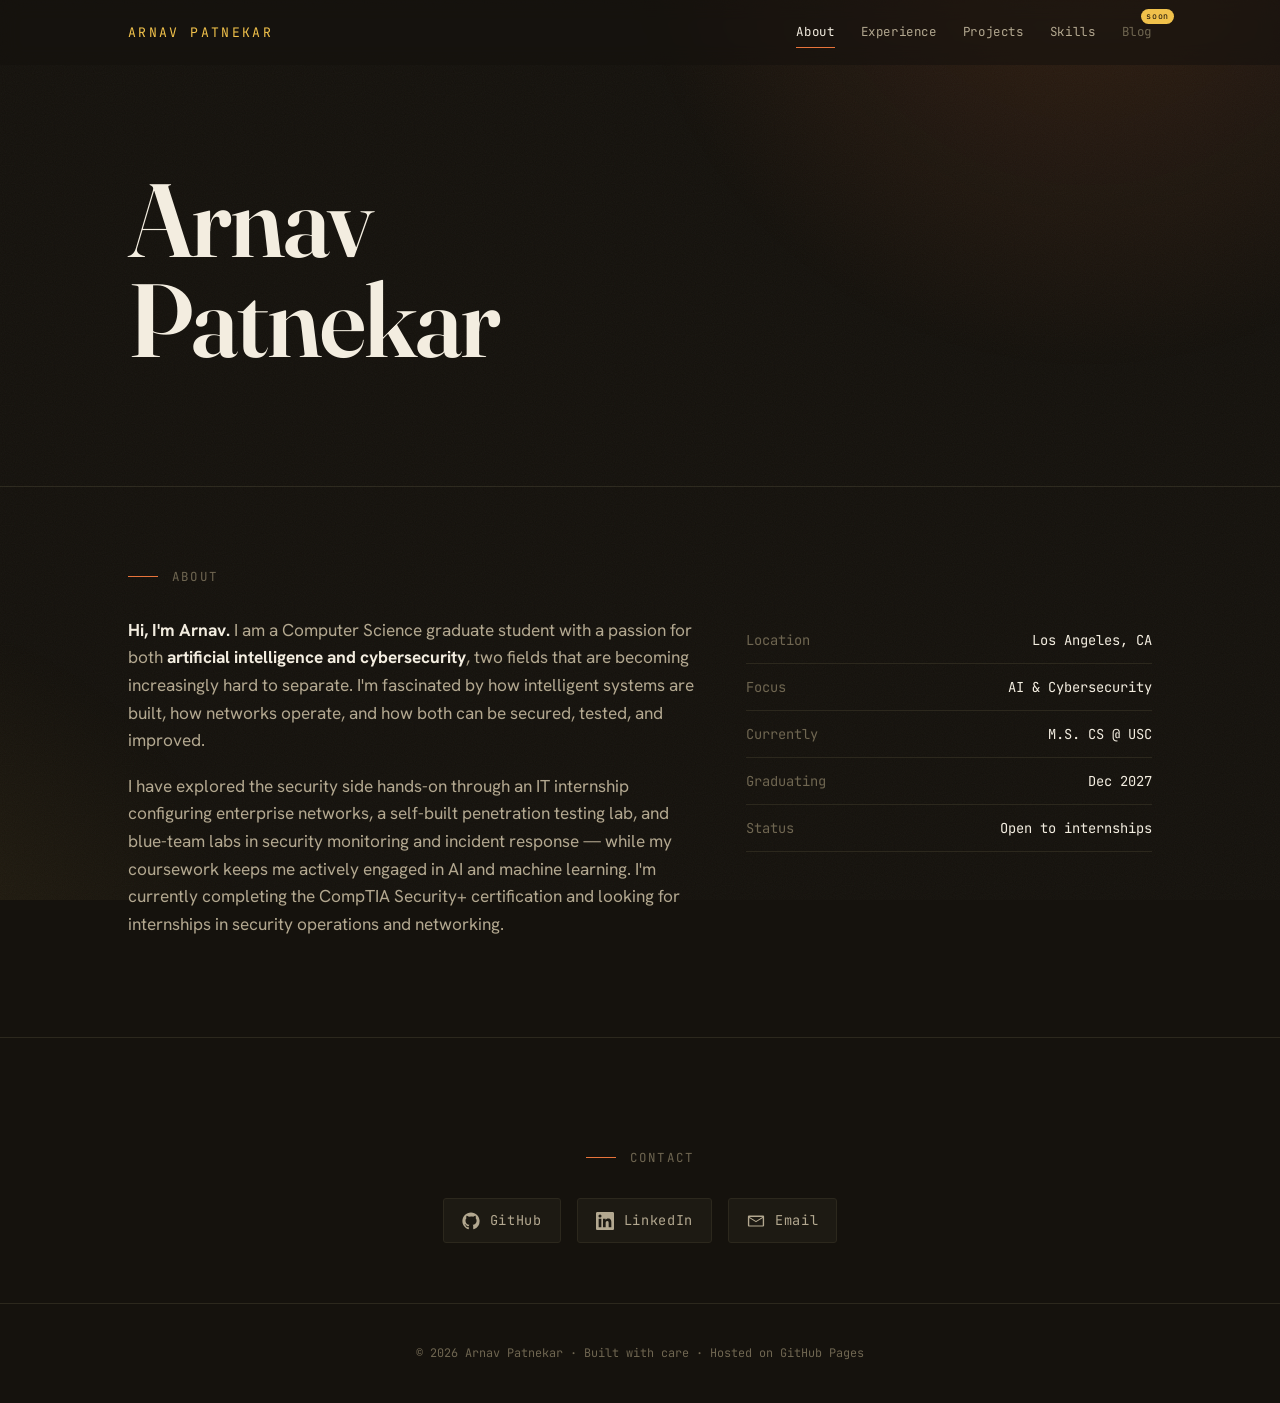
==== commit 99352d54: "Fill in experience, education, projects, and skills" ====
--- a/index.html
+++ b/index.html
@@ -7,7 +7,7 @@
 <!--  EDIT THIS: page title shown in the browser tab + Google      -->
 <!-- ============================================================= -->
 <title>Arnav Patnekar</title>
-<meta name="description" content="Arnav Patnekar" />
+<meta name="description" content="Arnav Patnekar — Computer Science graduate student at USC focused on cybersecurity and AI. Security operations, networking, and penetration testing." />
 
 <!-- Distinctive fonts -->
 <link rel="preconnect" href="https://fonts.googleapis.com" />
@@ -38,13 +38,6 @@
   <div class="wrap">
     <!-- EDIT: your name. Wrap a word in <em></em> to highlight it -->
     <h1>Arnav<br>Patnekar<em></em></h1>
-    <!--
-    <p class="lede">
-      I'm a <strong></strong> who builds
-      [what you build, e.g. fast, reliable web apps]. Currently
-      [your status, e.g. studying CS / working at X / open to opportunities].
-    </p>
-    -->
   </div>
 </header>
 
@@ -60,13 +53,17 @@
             separate. I'm fascinated by how intelligent systems are built,
             how networks operate, and how both can be secured, tested, and improved.</p>
           <p>I have explored the security side hands-on through an IT internship configuring
-            enterprise networks and a self-built penetration testing lab, while my coursework
-            keeps me actively engaged in AI and machine learning.
+            enterprise networks, a self-built penetration testing lab, and blue-team labs in
+            security monitoring and incident response — while my coursework keeps me actively
+            engaged in AI and machine learning. I'm currently completing the CompTIA Security+
+            certification and looking for internships in security operations and networking.</p>
       </div>
       <div class="facts">
         <div><span>Location</span><span>Los Angeles, CA</span></div>
-        <div><span>Focus</span><span>AI &amp; Cyberecurity</span></div>
+        <div><span>Focus</span><span>AI &amp; Cybersecurity</span></div>
         <div><span>Currently</span><span>M.S. CS @ USC</span></div>
+        <div><span>Graduating</span><span>Dec 2027</span></div>
+        <div><span>Status</span><span>Open to internships</span></div>
       </div>
     </div>
   </div>
@@ -101,4 +98,4 @@
 
 <script src="main.js"></script>
 </body>
-</html>
+</html>
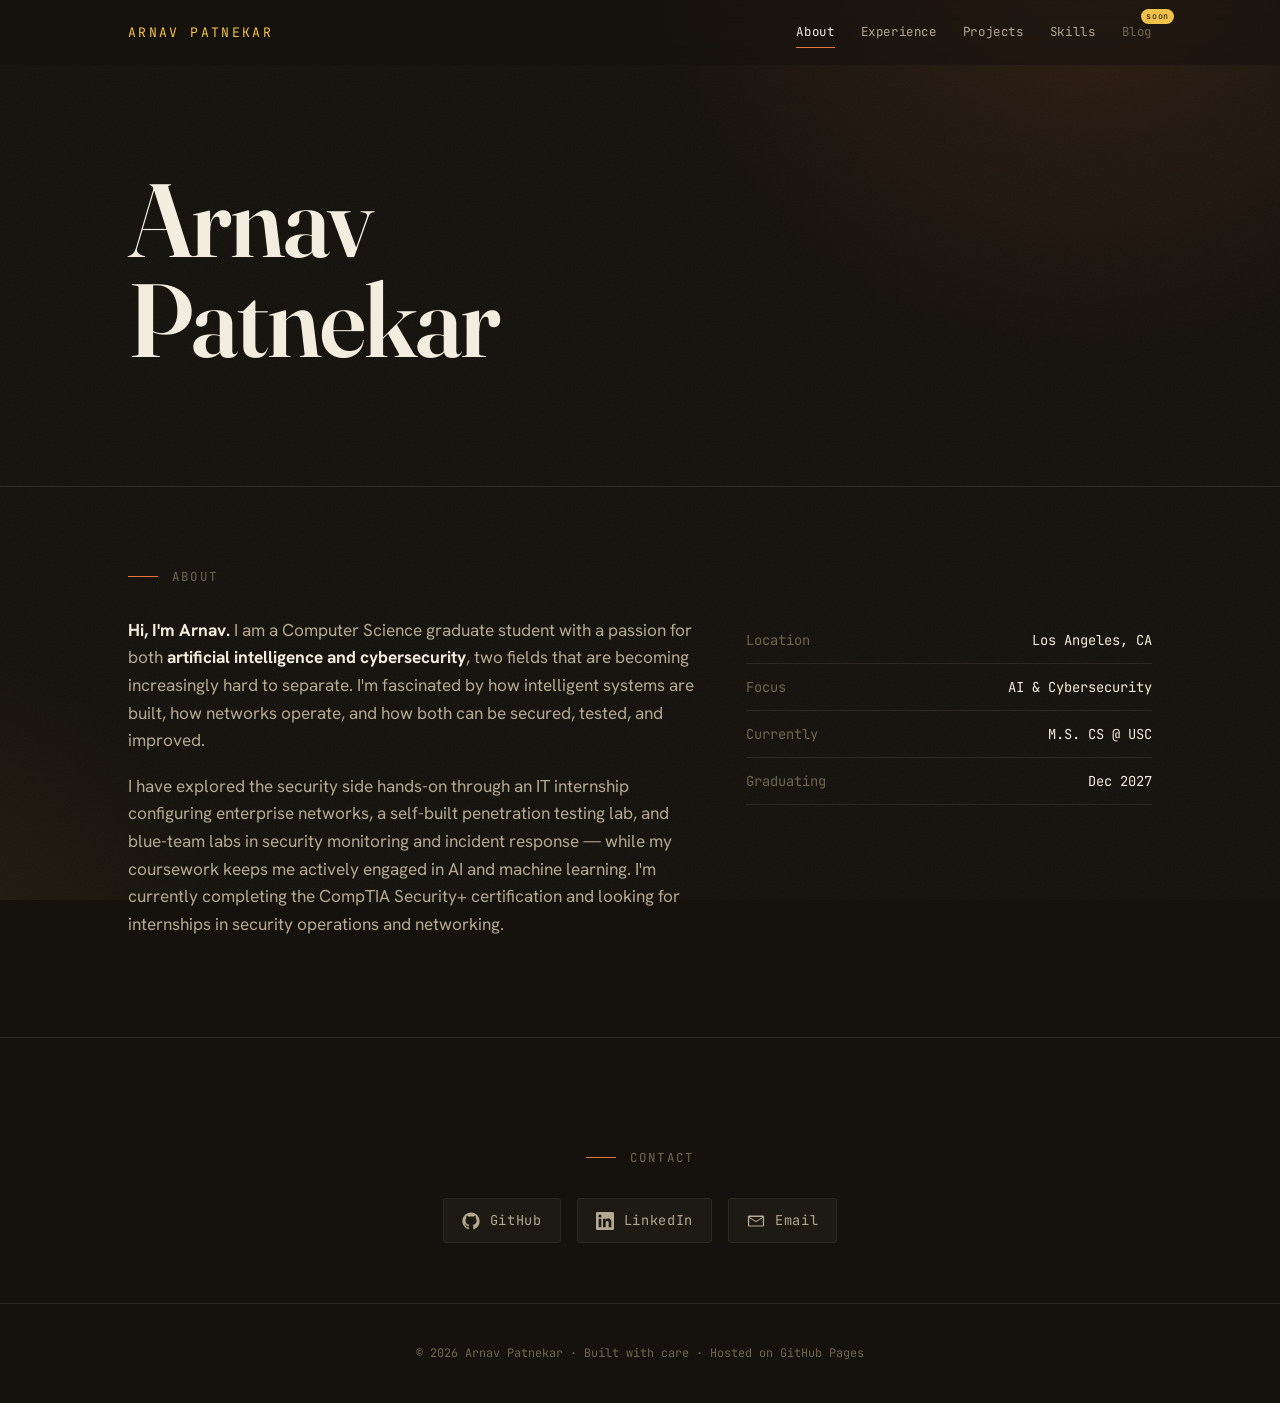
==== commit d997c14d: "Fill in experience, education, projects, and skills" ====
--- a/index.html
+++ b/index.html
@@ -63,7 +63,6 @@
         <div><span>Focus</span><span>AI &amp; Cybersecurity</span></div>
         <div><span>Currently</span><span>M.S. CS @ USC</span></div>
         <div><span>Graduating</span><span>Dec 2027</span></div>
-        <div><span>Status</span><span>Open to internships</span></div>
       </div>
     </div>
   </div>
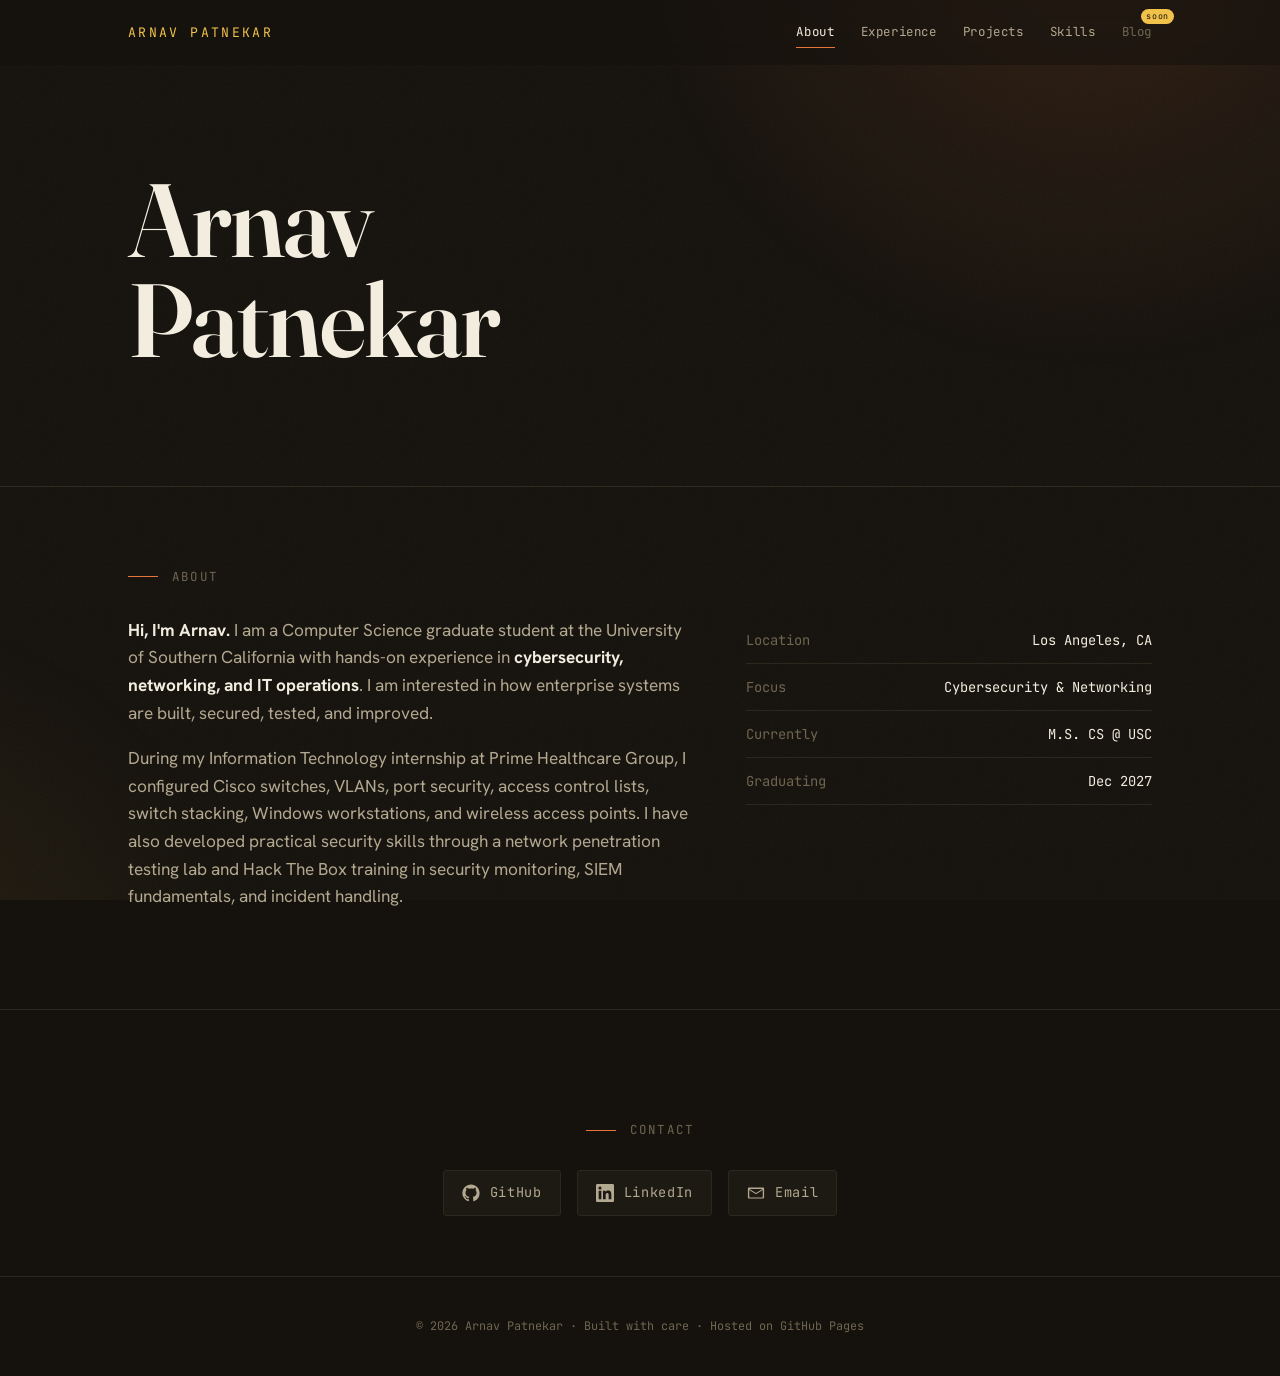
==== commit caf44d68: "Updated to match closely with resume." ====
--- a/index.html
+++ b/index.html
@@ -7,12 +7,12 @@
 <!--  EDIT THIS: page title shown in the browser tab + Google      -->
 <!-- ============================================================= -->
 <title>Arnav Patnekar</title>
-<meta name="description" content="Arnav Patnekar — Computer Science graduate student at USC focused on cybersecurity and AI. Security operations, networking, and penetration testing." />
+<meta name="description" content="Arnav Patnekar — Computer Science graduate student at USC with experience in cybersecurity, networking, IT operations, and penetration testing." />
 
 <!-- Distinctive fonts -->
 <link rel="preconnect" href="https://fonts.googleapis.com" />
 <link rel="preconnect" href="https://fonts.gstatic.com" crossorigin />
-<link href="https://fonts.googleapis.com/css2?family=Fraunces:ital,opsz,wght@0,9..144,300..900;1,9..144,300..900&family=Hanken+Grotesk:wght@300..800&family=JetBrains+Mono:wght@400;500;600&display=swap" rel="stylesheet" />
+<link href="https://fonts.googleapis.com/css2?family=Fraunces:ital,opsz,wght@0,9..144,300..900;1,9..144,300..900&amp;family=Hanken+Grotesk:wght@300..800&amp;family=JetBrains+Mono:wght@400;500;600&amp;display=swap" rel="stylesheet" />
 
 <link rel="stylesheet" href="styles.css" />
 </head>
@@ -47,20 +47,19 @@
     <div class="sec-label">About</div>
     <div class="about-grid">
       <div>
-        <p><strong>Hi, I'm Arnav.</strong> I am a Computer Science graduate student
-          with a passion for both <strong>artificial intelligence and
-            cybersecurity</strong>, two fields that are becoming increasingly hard to
-            separate. I'm fascinated by how intelligent systems are built,
-            how networks operate, and how both can be secured, tested, and improved.</p>
-          <p>I have explored the security side hands-on through an IT internship configuring
-            enterprise networks, a self-built penetration testing lab, and blue-team labs in
-            security monitoring and incident response — while my coursework keeps me actively
-            engaged in AI and machine learning. I'm currently completing the CompTIA Security+
-            certification and looking for internships in security operations and networking.</p>
+        <p><strong>Hi, I'm Arnav.</strong> I am a Computer Science graduate student at the
+          University of Southern California with hands-on experience in
+          <strong>cybersecurity, networking, and IT operations</strong>. I am interested in how
+          enterprise systems are built, secured, tested, and improved.</p>
+        <p>During my Information Technology internship at Prime Healthcare Group, I configured
+          Cisco switches, VLANs, port security, access control lists, switch stacking, Windows
+          workstations, and wireless access points. I have also developed practical security
+          skills through a network penetration testing lab and Hack The Box training in security
+          monitoring, SIEM fundamentals, and incident handling.</p>
       </div>
       <div class="facts">
         <div><span>Location</span><span>Los Angeles, CA</span></div>
-        <div><span>Focus</span><span>AI &amp; Cybersecurity</span></div>
+        <div><span>Focus</span><span>Cybersecurity &amp; Networking</span></div>
         <div><span>Currently</span><span>M.S. CS @ USC</span></div>
         <div><span>Graduating</span><span>Dec 2027</span></div>
       </div>
@@ -97,4 +96,4 @@
 
 <script src="main.js"></script>
 </body>
-</html>+</html>
--- a/styles.css
+++ b/styles.css
@@ -165,7 +165,7 @@
 .job li::before{ content:"›"; position:absolute; left:0; color:var(--accent); }
 
 /* projects*/
-.cards{ display:grid; grid-template-columns:repeat(2,1fr); gap:20px; }
+.cards{ display:grid; grid-template-columns:repeat(auto-fit,minmax(min(100%,420px),1fr)); gap:20px; }
 @media(max-width:680px){ .cards{ grid-template-columns:1fr; } }
 .card{
   background:var(--bg-2); border:1px solid var(--line); border-radius:6px; padding:26px;
@@ -176,6 +176,9 @@
 .card .ptag{ font-family:var(--mono); font-size:.72rem; color:var(--accent); letter-spacing:.1em; text-transform:uppercase; }
 .card h3{ font-family:var(--serif); font-weight:500; font-size:1.45rem; margin:10px 0 8px; }
 .card p{ color:var(--muted); font-size:.96rem; flex:1; }
+.project-points{ list-style:none; flex:1; }
+.project-points li{ color:var(--muted); padding-left:18px; position:relative; margin-bottom:9px; font-size:.96rem; }
+.project-points li::before{ content:"›"; position:absolute; left:0; color:var(--accent); }
 .stack{ display:flex; flex-wrap:wrap; gap:7px; margin-top:18px; }
 .stack span{ font-family:var(--mono); font-size:.72rem; color:var(--muted); border:1px solid var(--line); padding:3px 9px; border-radius:20px; }
 .card .arrow{ margin-top:18px; font-family:var(--mono); font-size:.85rem; color:var(--accent-2); }
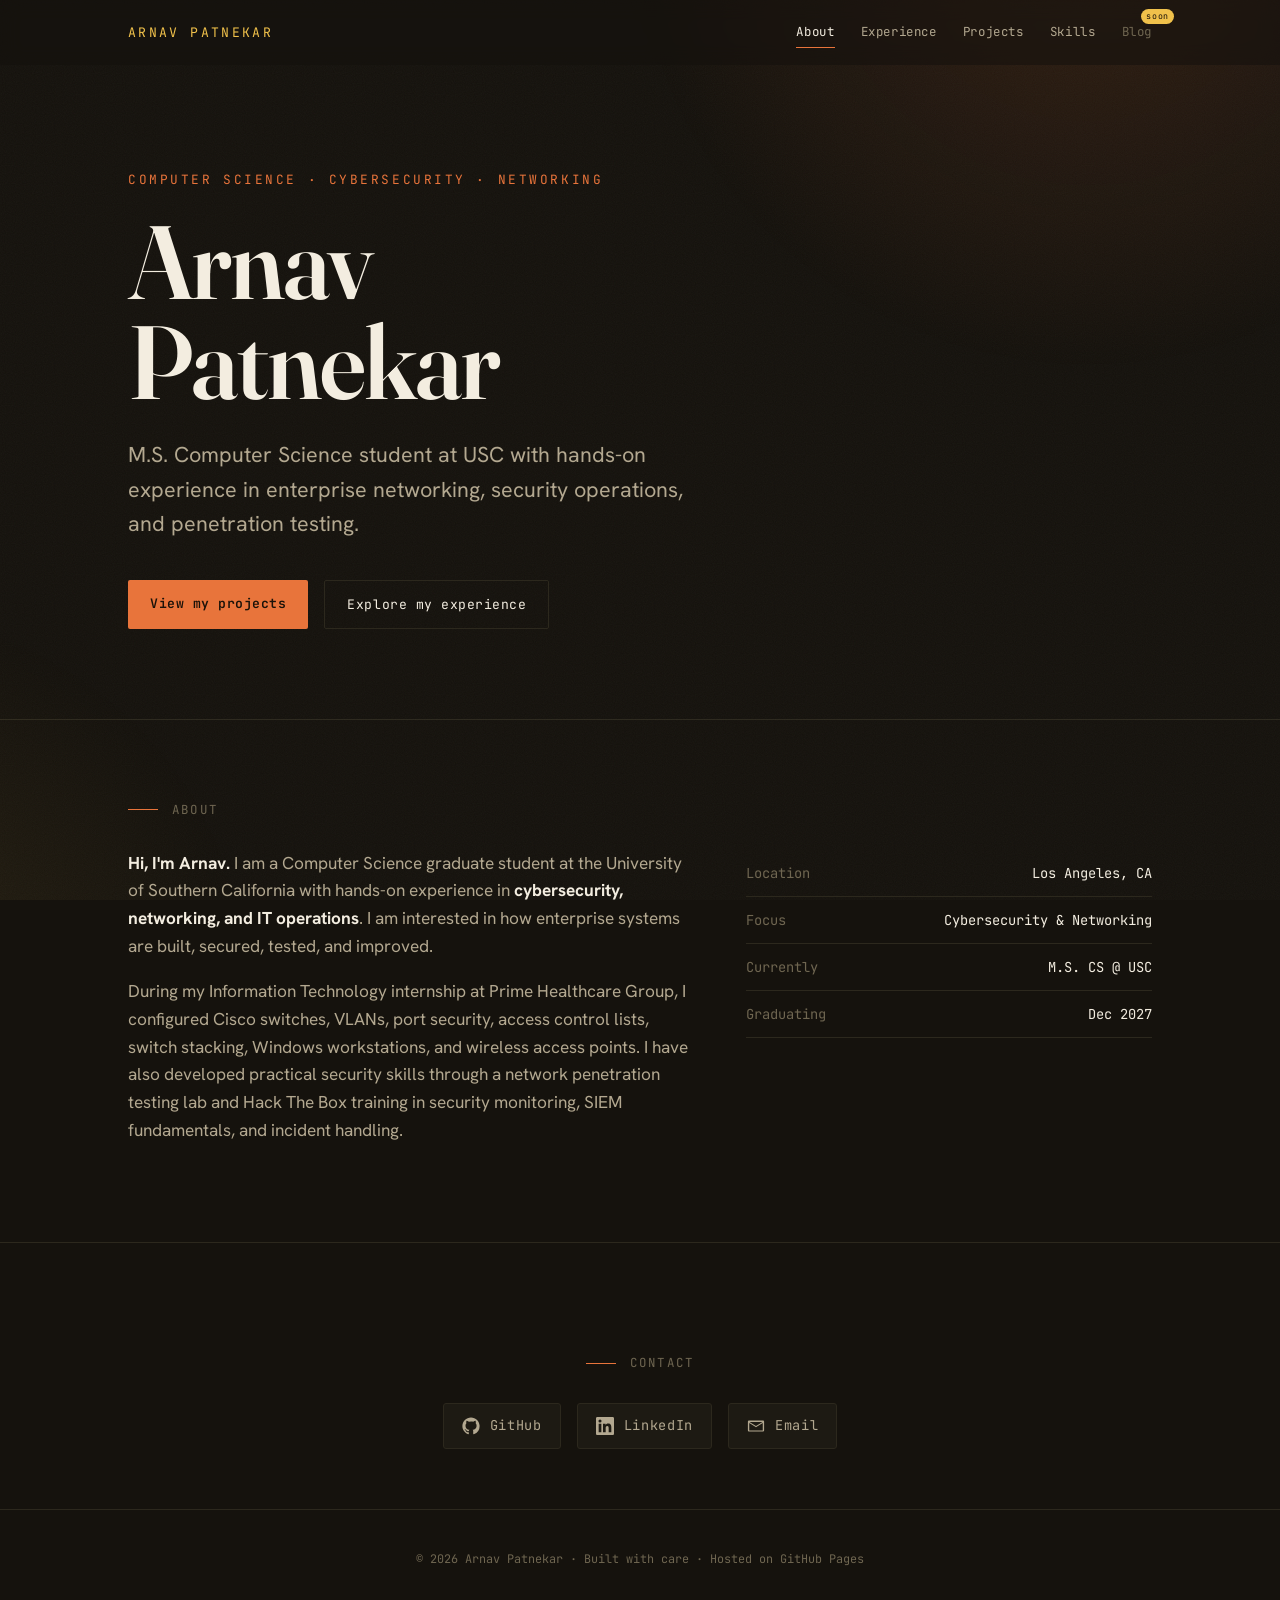
==== commit 08014abc: "Updated to match closely with resume." ====
--- a/index.html
+++ b/index.html
@@ -36,8 +36,15 @@
 
 <header id="top">
   <div class="wrap">
+    <div class="eyebrow">Computer Science · Cybersecurity · Networking</div>
     <!-- EDIT: your name. Wrap a word in <em></em> to highlight it -->
     <h1>Arnav<br>Patnekar<em></em></h1>
+    <p class="lede">M.S. Computer Science student at USC with hands-on experience in enterprise
+      networking, security operations, and penetration testing.</p>
+    <div class="hero-cta">
+      <a class="btn primary" href="projects.html">View my projects</a>
+      <a class="btn ghost" href="experience.html">Explore my experience</a>
+    </div>
   </div>
 </header>
 
--- a/styles.css
+++ b/styles.css
@@ -172,7 +172,7 @@
   text-decoration:none; color:inherit; display:flex; flex-direction:column;
   transition:transform .25s, border-color .25s, box-shadow .25s;
 }
-.card:hover{ transform:translateY(-5px); border-color:var(--accent); box-shadow:0 18px 40px rgba(0,0,0,.35); }
+.card[href]:hover{ transform:translateY(-5px); border-color:var(--accent); box-shadow:0 18px 40px rgba(0,0,0,.35); }
 .card .ptag{ font-family:var(--mono); font-size:.72rem; color:var(--accent); letter-spacing:.1em; text-transform:uppercase; }
 .card h3{ font-family:var(--serif); font-weight:500; font-size:1.45rem; margin:10px 0 8px; }
 .card p{ color:var(--muted); font-size:.96rem; flex:1; }
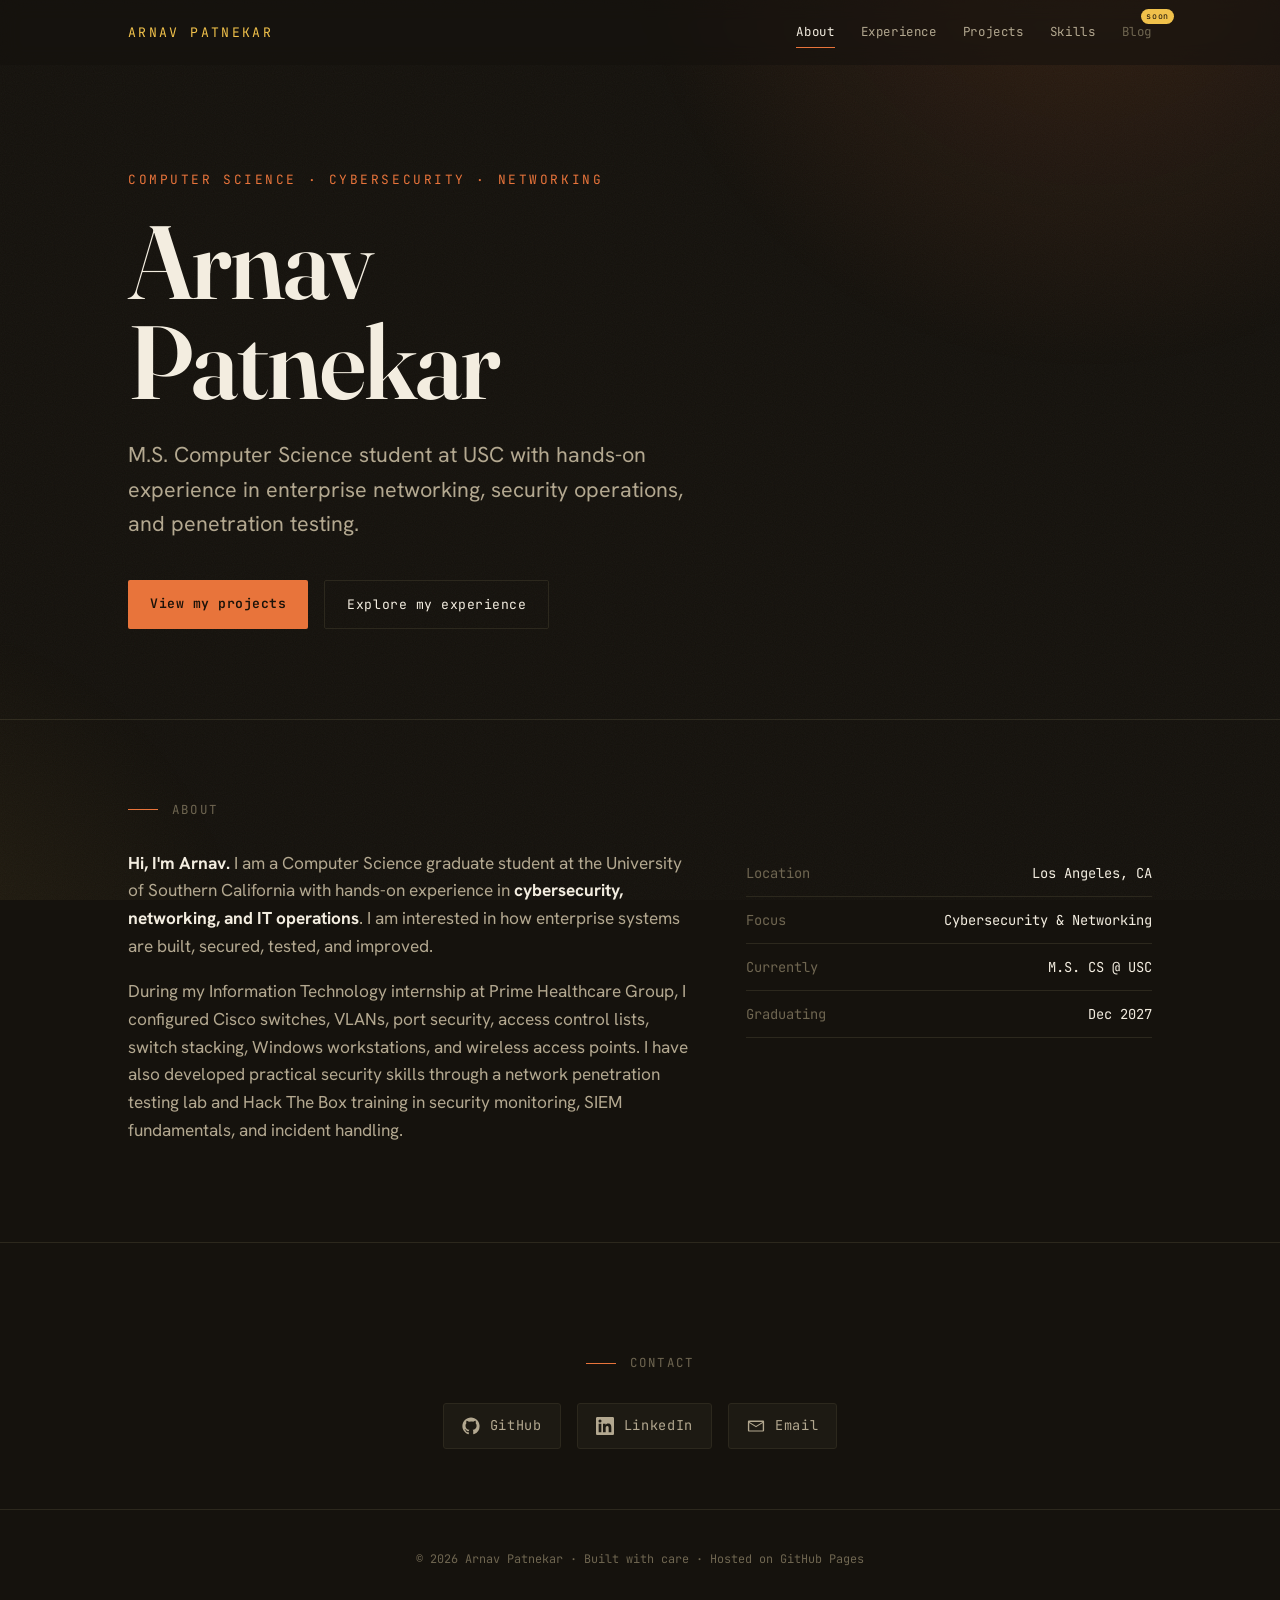
==== commit 2ef79d26: "Updated to match closely with resume." ====
--- a/index.html
+++ b/index.html
@@ -3,13 +3,9 @@
 <head>
 <meta charset="UTF-8" />
 <meta name="viewport" content="width=device-width, initial-scale=1.0" />
-<!-- ============================================================= -->
-<!--  EDIT THIS: page title shown in the browser tab + Google      -->
-<!-- ============================================================= -->
 <title>Arnav Patnekar</title>
 <meta name="description" content="Arnav Patnekar — Computer Science graduate student at USC with experience in cybersecurity, networking, IT operations, and penetration testing." />
 
-<!-- Distinctive fonts -->
 <link rel="preconnect" href="https://fonts.googleapis.com" />
 <link rel="preconnect" href="https://fonts.gstatic.com" crossorigin />
 <link href="https://fonts.googleapis.com/css2?family=Fraunces:ital,opsz,wght@0,9..144,300..900;1,9..144,300..900&amp;family=Hanken+Grotesk:wght@300..800&amp;family=JetBrains+Mono:wght@400;500;600&amp;display=swap" rel="stylesheet" />
@@ -18,10 +14,8 @@
 </head>
 <body>
 
-<!-- navigation -->
 <nav id="nav">
   <div class="wrap">
-    <!-- EDIT: your name (shown in the top bar) -->
     <a class="brand" href="index.html">Arnav Patnekar</a>
     <div class="navlinks">
       <a href="index.html#about">About</a>
@@ -37,7 +31,6 @@
 <header id="top">
   <div class="wrap">
     <div class="eyebrow">Computer Science · Cybersecurity · Networking</div>
-    <!-- EDIT: your name. Wrap a word in <em></em> to highlight it -->
     <h1>Arnav<br>Patnekar<em></em></h1>
     <p class="lede">M.S. Computer Science student at USC with hands-on experience in enterprise
       networking, security operations, and penetration testing.</p>
@@ -48,7 +41,6 @@
   </div>
 </header>
 
-<!-- about part -->
 <section id="about">
   <div class="wrap reveal">
     <div class="sec-label">About</div>
@@ -74,7 +66,6 @@
   </div>
 </section>
 
-<!-- contact-->
 <section id="contact">
   <div class="wrap reveal">
     <div class="sec-label" style="justify-content:center">Contact</div>
--- a/styles.css
+++ b/styles.css
@@ -24,7 +24,6 @@
   overflow-x:hidden;
 }
 
-/* warm grain + glow atmosphere */
 body::before{
   content:""; position:fixed; inset:0; z-index:0; pointer-events:none;
   background:
@@ -38,7 +37,6 @@
 
 .wrap{ position:relative; z-index:1; max-width:var(--maxw); margin:0 auto; padding:0 28px; }
 
-/* ---------- NAV ---------- */
 nav{
   position:fixed; top:0; left:0; right:0; z-index:50;
   backdrop-filter:blur(10px);
@@ -62,7 +60,6 @@
 .navlinks a:hover, .navlinks a.active{ color:var(--ink); }
 .navlinks a.active::after, .navlinks a:hover::after{ width:100%; }
 
-/* "coming soon" nav item */
 .navlinks a.soon{ color:var(--faint); cursor:default; }
 .navlinks a.soon::after{ display:none; }
 .navlinks a.soon::before{
@@ -72,7 +69,6 @@
 }
 .navlinks a.soon:hover{ color:var(--accent-2); }
 
-/* on small screens the bar stays visible and scrolls sideways */
 @media(max-width:640px){
   nav .wrap{ height:54px; }
   .brand{ display:none; }
@@ -83,7 +79,6 @@
   .navlinks a.soon::before{ right:-20px; }
 }
 
-/* coming soon blog*/
 .toast{
   position:fixed; left:50%; bottom:34px; transform:translateX(-50%) translateY(20px);
   background:var(--bg-2); border:1px solid var(--accent); color:var(--ink);
@@ -93,7 +88,6 @@
 }
 .toast.show{ opacity:1; transform:translateX(-50%) translateY(0); }
 
-/*reveal animation */
 .reveal{ opacity:0; transform:translateY(26px); transition:opacity .8s cubic-bezier(.2,.7,.2,1), transform .8s cubic-bezier(.2,.7,.2,1); }
 .reveal.in{ opacity:1; transform:none; }
 
@@ -127,7 +121,6 @@
 
 @keyframes fadeUp{ from{opacity:0; transform:translateY(24px);} to{opacity:1; transform:none;} }
 
-/* sub-page hero (Experience / Projects / Skills pages) */
 .page-hero{ padding:140px 0 10px; }
 .page-hero .eyebrow{ animation:none; opacity:1; margin-bottom:18px; }
 .page-hero h1{ animation:none; opacity:1; font-size:clamp(2.4rem,7vw,4.2rem); margin-bottom:14px; }
@@ -143,7 +136,6 @@
 .sec-label::before{ content:""; width:30px; height:1px; background:var(--accent); }
 .sec-title{ font-family:var(--serif); font-size:clamp(1.8rem,5vw,2.8rem); font-weight:500; letter-spacing:-.01em; margin-bottom:34px; }
 
-/* about*/
 .about-grid{ display:grid; grid-template-columns:1.4fr 1fr; gap:50px; align-items:start; }
 @media(max-width:760px){ .about-grid{ grid-template-columns:1fr; gap:34px; } }
 .about-grid p{ color:var(--muted); font-size:1.08rem; margin-bottom:18px; }
@@ -153,7 +145,6 @@
 .facts span:first-child{ color:var(--faint); }
 .facts span:last-child{ color:var(--ink); text-align:right; }
 
-/* experience */
 .job{ display:grid; grid-template-columns:170px 1fr; gap:28px; padding:26px 0; border-bottom:1px solid var(--line); transition:padding-left .25s; }
 .job:hover{ padding-left:10px; }
 @media(max-width:640px){ .job{ grid-template-columns:1fr; gap:8px; } }
@@ -164,7 +155,6 @@
 .job li{ color:var(--muted); padding-left:18px; position:relative; margin-bottom:6px; font-size:.98rem; }
 .job li::before{ content:"›"; position:absolute; left:0; color:var(--accent); }
 
-/* projects*/
 .cards{ display:grid; grid-template-columns:repeat(auto-fit,minmax(min(100%,420px),1fr)); gap:20px; }
 @media(max-width:680px){ .cards{ grid-template-columns:1fr; } }
 .card{
@@ -183,20 +173,36 @@
 .stack span{ font-family:var(--mono); font-size:.72rem; color:var(--muted); border:1px solid var(--line); padding:3px 9px; border-radius:20px; }
 .card .arrow{ margin-top:18px; font-family:var(--mono); font-size:.85rem; color:var(--accent-2); }
 
-/* skills*/
 .skill-group{ margin-bottom:24px; }
 .skill-group .glabel{
   font-family:var(--mono); font-size:.74rem; letter-spacing:.14em; text-transform:uppercase;
   color:var(--accent); margin-bottom:12px;
 }
 .skills{ display:flex; flex-wrap:wrap; gap:10px; }
-.skills span{
+.skills > span, .skills > .certificate-badge{
   font-family:var(--mono); font-size:.86rem; padding:9px 16px; border:1px solid var(--line);
   border-radius:3px; color:var(--ink); transition:background .2s, color .2s, border-color .2s;
 }
-.skills span:hover{ background:var(--accent); color:#1a1209; border-color:var(--accent); }
-
-/* contact */
+.skills > span:hover, .skills > .certificate-badge:hover{ background:var(--accent); color:#1a1209; border-color:var(--accent); }
+.certificate-badge{
+  display:flex; align-items:center; justify-content:space-between; gap:18px;
+  flex:1 1 100%;
+}
+.certificate-details{ display:flex; flex-direction:column; gap:2px; }
+.certificate-source{ color:var(--faint); font-size:.7rem; }
+.certificate-actions{ display:flex; align-items:center; justify-content:flex-end; flex-wrap:wrap; gap:12px; }
+.certificate-action{
+  color:var(--accent-2); font-size:.72rem; white-space:nowrap; text-decoration:none;
+  border-bottom:1px solid currentColor;
+}
+.certificate-badge:hover .certificate-source,
+.certificate-badge:hover .certificate-action{ color:#1a1209; }
+.certificate-badge.placeholder .certificate-action{ color:var(--faint); }
+@media(max-width:640px){
+  .certificate-badge{ align-items:flex-start; flex-direction:column; gap:6px; }
+  .certificate-actions{ justify-content:flex-start; }
+}
+
 #contact{ text-align:center; padding:110px 0 60px; }
 #contact h2{ font-family:var(--serif); font-size:clamp(2.2rem,7vw,4rem); font-weight:500; margin-bottom:18px; }
 #contact h2 a{ color:var(--accent-2); text-decoration:none; border-bottom:2px solid transparent; transition:border-color .2s; }
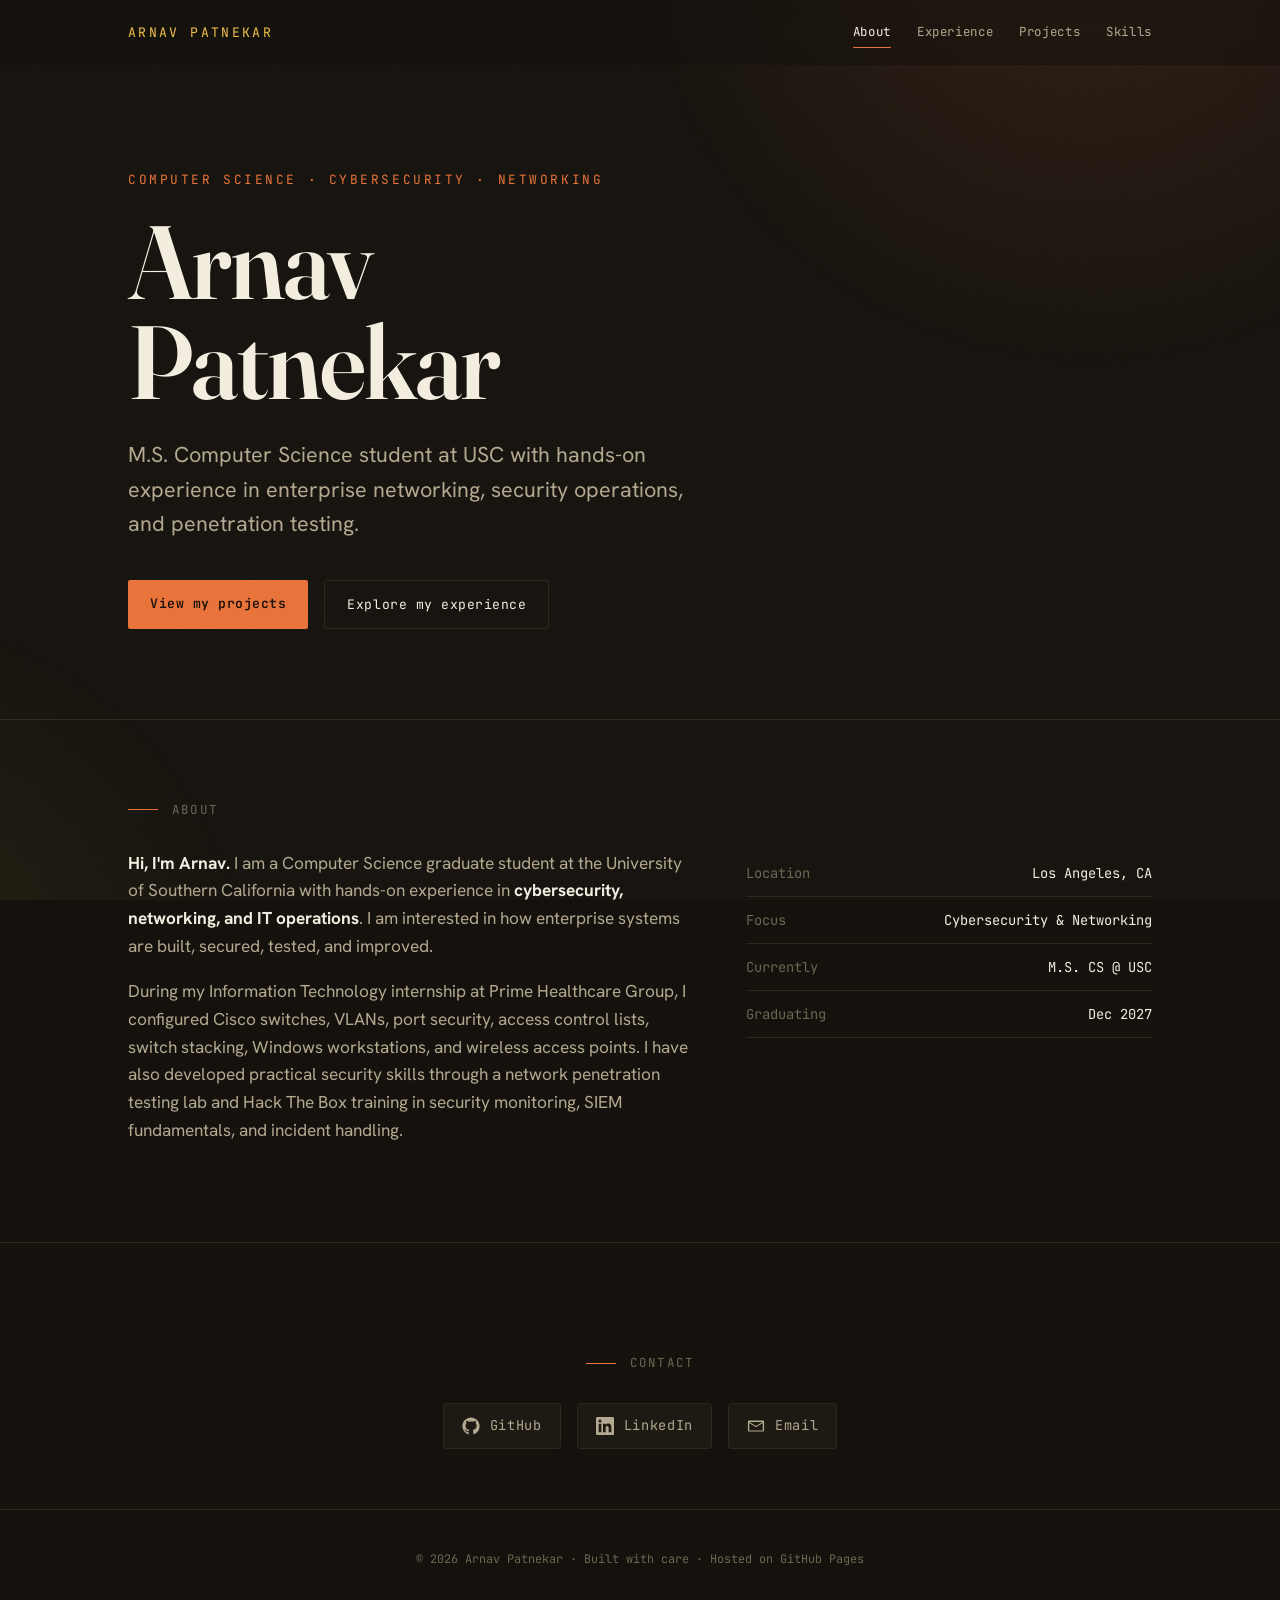
==== commit 6fbc1c5c: "Updated website." ====
--- a/index.html
+++ b/index.html
@@ -22,7 +22,6 @@
       <a href="experience.html">Experience</a>
       <a href="projects.html">Projects</a>
       <a href="skills.html">Skills</a>
-      <a href="#" class="soon" data-soon>Blog</a>
     </div>
   </div>
 </nav>
@@ -90,8 +89,6 @@
   © <span id="year"></span> Arnav Patnekar · Built with care · Hosted on GitHub Pages
 </footer>
 
-<div class="toast" id="toast">📝 Blog coming soon — check back later!</div>
-
 <script src="main.js"></script>
 </body>
 </html>
--- a/styles.css
+++ b/styles.css
@@ -60,15 +60,6 @@
 .navlinks a:hover, .navlinks a.active{ color:var(--ink); }
 .navlinks a.active::after, .navlinks a:hover::after{ width:100%; }
 
-.navlinks a.soon{ color:var(--faint); cursor:default; }
-.navlinks a.soon::after{ display:none; }
-.navlinks a.soon::before{
-  content:"soon"; position:absolute; top:-9px; right:-22px;
-  font-size:.52rem; letter-spacing:.08em; color:#1a1209;
-  background:var(--accent-2); padding:1px 5px; border-radius:8px;
-}
-.navlinks a.soon:hover{ color:var(--accent-2); }
-
 @media(max-width:640px){
   nav .wrap{ height:54px; }
   .brand{ display:none; }
@@ -76,17 +67,7 @@
     overflow-x:auto; -webkit-overflow-scrolling:touch; padding:0 2px; }
   .navlinks::-webkit-scrollbar{ display:none; }
   .navlinks a{ white-space:nowrap; font-size:.74rem; }
-  .navlinks a.soon::before{ right:-20px; }
-}
-
-.toast{
-  position:fixed; left:50%; bottom:34px; transform:translateX(-50%) translateY(20px);
-  background:var(--bg-2); border:1px solid var(--accent); color:var(--ink);
-  font-family:var(--mono); font-size:.82rem; padding:12px 20px; border-radius:4px;
-  box-shadow:0 14px 36px rgba(0,0,0,.4); opacity:0; pointer-events:none;
-  transition:opacity .3s, transform .3s; z-index:100;
-}
-.toast.show{ opacity:1; transform:translateX(-50%) translateY(0); }
+}
 
 .reveal{ opacity:0; transform:translateY(26px); transition:opacity .8s cubic-bezier(.2,.7,.2,1), transform .8s cubic-bezier(.2,.7,.2,1); }
 .reveal.in{ opacity:1; transform:none; }
@@ -163,6 +144,14 @@
   transition:transform .25s, border-color .25s, box-shadow .25s;
 }
 .card[href]:hover{ transform:translateY(-5px); border-color:var(--accent); box-shadow:0 18px 40px rgba(0,0,0,.35); }
+.featured-project{
+  grid-column:1/-1; position:relative; overflow:hidden;
+  background:linear-gradient(130deg,rgba(232,116,59,.1),var(--bg-2) 48%);
+}
+.featured-project::before{
+  content:""; position:absolute; inset:0 auto 0 0; width:3px;
+  background:linear-gradient(var(--accent),var(--accent-2));
+}
 .card .ptag{ font-family:var(--mono); font-size:.72rem; color:var(--accent); letter-spacing:.1em; text-transform:uppercase; }
 .card h3{ font-family:var(--serif); font-weight:500; font-size:1.45rem; margin:10px 0 8px; }
 .card p{ color:var(--muted); font-size:.96rem; flex:1; }
